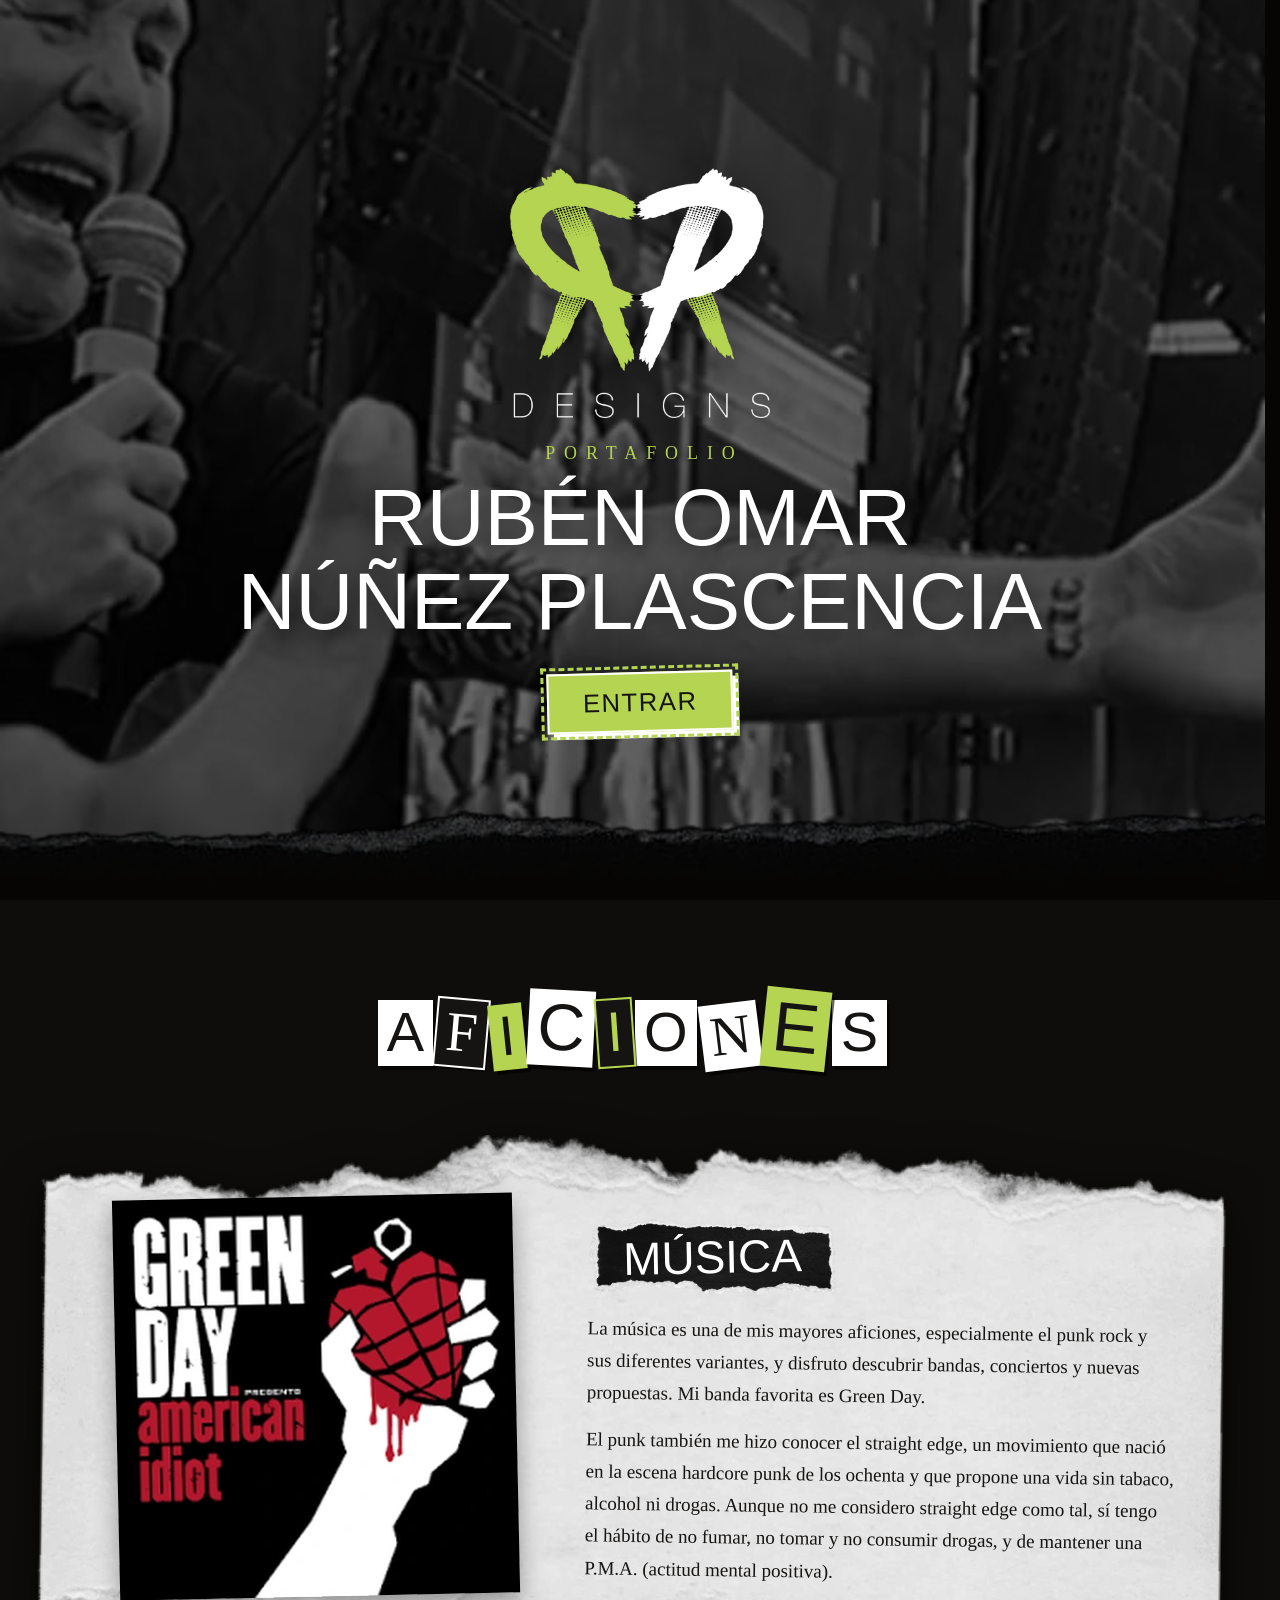
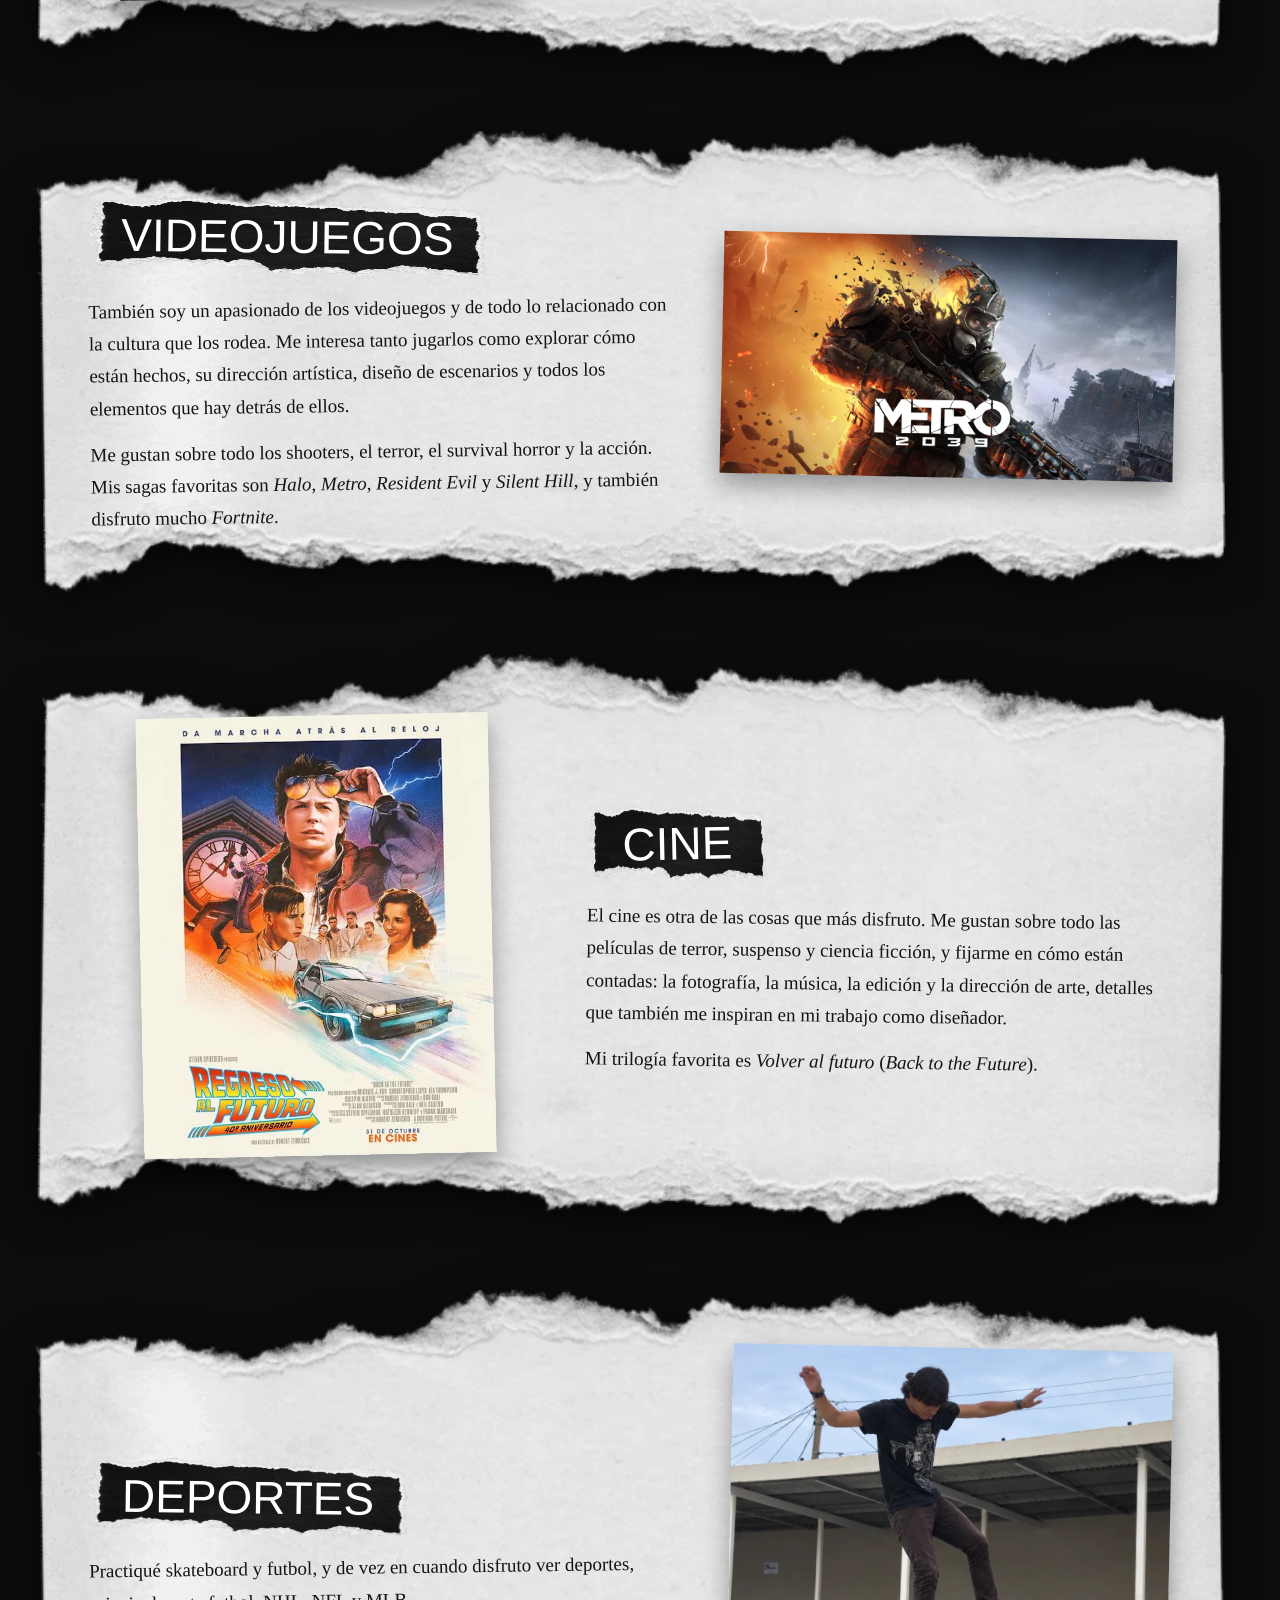
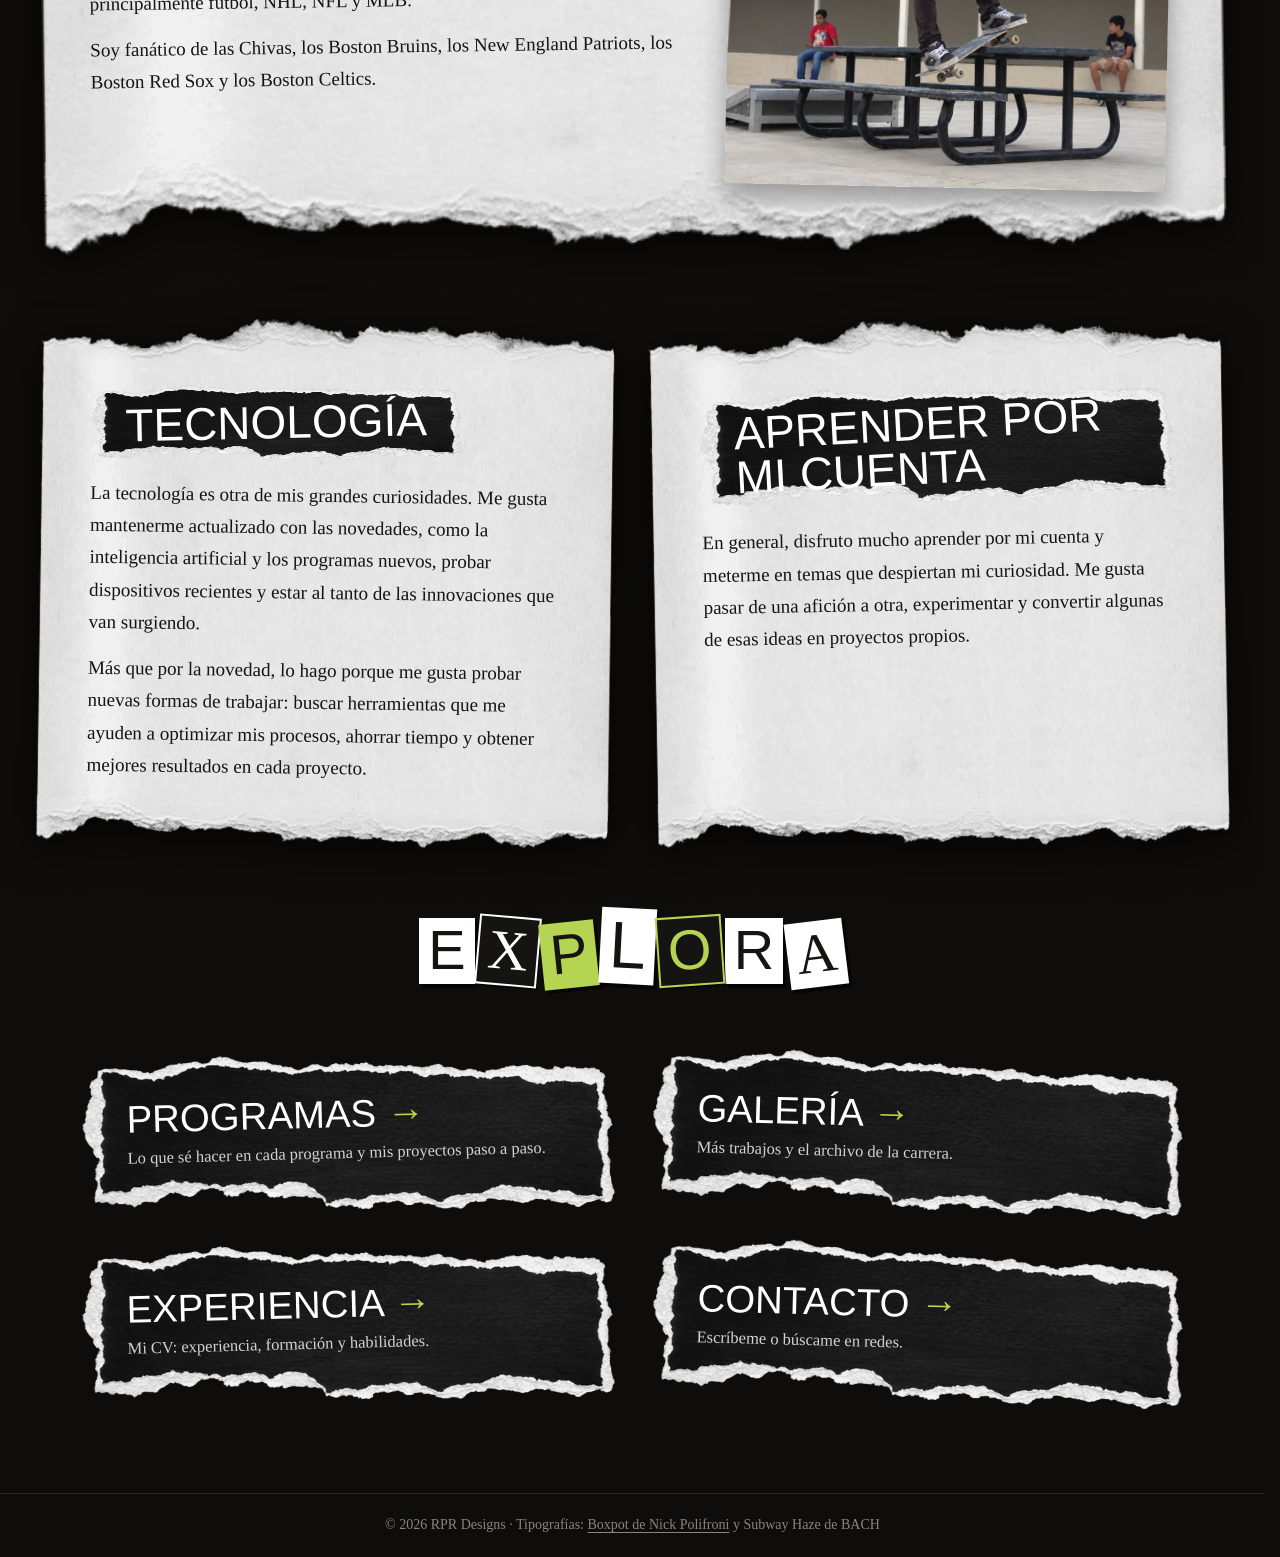
==== index.html @ 479003fd "Add files via upload" ====
<!DOCTYPE html>
<html lang="es">
<head>
<meta charset="utf-8">
<meta name="viewport" content="width=device-width, initial-scale=1, viewport-fit=cover">
<title>RPR Designs — Diseño, video, 3D y web</title>
<link rel="icon" href="media/rpr-designs-sm.png?v=2">
<meta name="description" content="RPR Designs, portafolio de diseño gráfico: música, videojuegos, cine y tecnología, y el trabajo que sale de ahí.">
<!-- fuentes propias (fonts/): se piden desde el inicio para que no tarden -->
<link rel="preload" href="fonts/boxpot1.ttf" as="font" type="font/ttf" crossorigin>
<link rel="preload" href="fonts/Subway_Haze_1.1.ttf" as="font" type="font/ttf" crossorigin>
<link rel="stylesheet" href="style.css?v=20261011c">
<link rel="stylesheet" href="inicio.css?v=20261011t">
<!-- Bienvenida (ver intro.js): sale al entrar directo al sitio y al recargar; se salta al llegar desde otra página del portafolio o con atrás/adelante -->
<script>try{var r=document.referrer,n=performance.getEntriesByType('navigation')[0],t=n?n.type:'navigate';if(t==='reload'||(t==='navigate'&&(!r||new URL(r).origin!==location.origin||location.protocol==='file:')))document.documentElement.classList.add('intro')}catch(e){document.documentElement.classList.add('intro')}</script>
</head>
<body class="zine">
<!-- Bienvenida: velo negro sobre el video en B/N, logo, nombre y botón Entrar -->
<div class="intro-pant" id="intro" role="dialog" aria-modal="true" aria-labelledby="intro-nombre">
  <div class="intro-velo"></div>
  <div class="intro-in">
    <img class="intro-logo" src="media/rpr-designs.png?v=2" alt="RPR Designs">
    <div class="intro-txt">
      <p class="intro-k">Portafolio</p>
      <h2 class="intro-nombre" id="intro-nombre"><span>Rubén Omar</span> <span>Núñez Plascencia</span></h2>
      <button class="intro-btn" type="button" autofocus>Entrar</button>
    </div>
  </div>
</div>
<nav><div class="wrap"><a class="me" href="index.html"><img src="media/rpr-designs-sm.png?v=2" alt="RPR Designs" width="40" height="38"></a><button class="menu-btn" type="button" aria-expanded="false" aria-controls="menu" aria-label="Abrir menú"><span></span><span></span><span></span></button><div class="menu" id="menu"><a href="index.html" aria-current="page">Inicio</a><a href="programas.html">Programas</a><a href="galeria.html">Galería</a><a href="experiencia.html">Experiencia</a><a href="contacto.html">Contacto</a></div></div></nav>

<!-- Portada: el video (original a color, en loop sin sonido) ocupa la pantalla con Sobre mí encima.
     Al bajar, el resto del contenido va sobre el fondo negro. -->
<section class="yo-hero">
  <video class="hero-video" src="media/fondo.mp4?v=20261011" poster="media/fondo-video.jpg?v=20261011" autoplay muted loop playsinline preload="auto" aria-hidden="true"></video>
  <div class="yo-hero-in">
  <header class="yo-head">
    <h1 class="ransom" aria-label="Sobre mí"><span>S</span><span>O</span><span>B</span><span>R</span><span>E</span><span class="sp"></span><span>M</span><span>Í</span></h1>
    <!-- Una sola hoja rota con tu foto (media/romar-warpedtour.jpeg) y tu descripción -->
    <div class="hoja yo-sobre">
      <figure class="foto yo-foto"><img src="media/romar-warpedtour.jpeg?v=20261011" alt="Yo en el Warped Tour, Ciudad de México"><figcaption>Warped Tour, CDMX</figcaption></figure>
      <div class="texto yo-intro">
      <p class="lead">Me considero una persona curiosa, creativa e independiente. Me gusta aprender, entender cómo funcionan las cosas y no quedarme con la primera respuesta cuando algo realmente me interesa. Se me facilita aprender por mi cuenta; soy bastante autodidacta y disfruto investigar, experimentar y aprender haciendo.</p>
      <p>Me interesan mucho el diseño, la música, los videojuegos y la tecnología, pero también me gusta crear mis propios proyectos y explorar cosas nuevas. Soy bastante directo y tengo gustos muy definidos; cuando algo no me convence, prefiero seguir buscando hasta encontrar algo que realmente me guste. También me gusta mejorar constantemente y aprender nuevas habilidades, aunque a veces puedo ser demasiado detallista o darle muchas vueltas a las cosas.</p>
      </div>
    </div>
  </header>
  </div>
</section>

<main class="yo">
  <h2 class="ransom yo-sep" aria-label="Aficiones"><span>A</span><span>F</span><span>I</span><span>C</span><span>I</span><span>O</span><span>N</span><span>E</span><span>S</span></h2>

  <!-- Cada afición con su miniatura (media/sobre-mi/*.webp), tal cual, sin marco -->
  <section class="yo-row"><div class="hoja">
    <figure class="foto"><img src="media/sobre-mi/musica.webp" alt="Portada de American Idiot de Green Day" loading="lazy"></figure>
    <div class="texto"><h3>Música</h3><p>La música es una de mis mayores aficiones, especialmente el punk rock y sus diferentes variantes, y disfruto descubrir bandas, conciertos y nuevas propuestas. Mi banda favorita es Green Day.</p>
      <p>El punk también me hizo conocer el straight edge, un movimiento que nació en la escena hardcore punk de los ochenta y que propone una vida sin tabaco, alcohol ni drogas. Aunque no me considero straight edge como tal, sí tengo el hábito de no fumar, no tomar y no consumir drogas, y de mantener una P.M.A. (actitud mental positiva).</p></div>
  </div></section>
  <section class="yo-row"><div class="hoja">
    <figure class="foto"><img src="media/sobre-mi/videojuegos.webp" alt="Arte de Metro" loading="lazy"></figure>
    <div class="texto"><h3>Videojuegos</h3><p>También soy un apasionado de los videojuegos y de todo lo relacionado con la cultura que los rodea. Me interesa tanto jugarlos como explorar cómo están hechos, su dirección artística, diseño de escenarios y todos los elementos que hay detrás de ellos.</p>
      <p>Me gustan sobre todo los shooters, el terror, el survival horror y la acción. Mis sagas favoritas son <em>Halo</em>, <em>Metro</em>, <em>Resident Evil</em> y <em>Silent Hill</em>, y también disfruto mucho <em>Fortnite</em>.</p></div>
  </div></section>
  <section class="yo-row"><div class="hoja">
    <figure class="foto"><img src="media/sobre-mi/cine.webp" alt="Póster de Regreso al futuro" loading="lazy"></figure>
    <div class="texto"><h3>Cine</h3><p>El cine es otra de las cosas que más disfruto. Me gustan sobre todo las películas de terror, suspenso y ciencia ficción, y fijarme en cómo están contadas: la fotografía, la música, la edición y la dirección de arte, detalles que también me inspiran en mi trabajo como diseñador.</p>
      <p>Mi trilogía favorita es <em>Volver al futuro</em> (<em>Back to the Future</em>).</p></div>
  </div></section>
  <section class="yo-row"><div class="hoja">
    <figure class="foto"><img src="media/sobre-mi/deportes.webp" alt="Yo en patineta" loading="lazy"></figure>
    <div class="texto"><h3>Deportes</h3><p>Practiqué skateboard y futbol, y de vez en cuando disfruto ver deportes, principalmente futbol, NHL, NFL y MLB.</p>
      <p>Soy fanático de las Chivas, los Boston Bruins, los New England Patriots, los Boston Red Sox y los Boston Celtics.</p></div>
  </div></section>
  <!-- Tecnología y Aprender por mi cuenta: solo texto, lado a lado en la misma fila -->
  <section class="yo-row yo-duo">
    <div class="hoja solo"><div class="texto"><h3>Tecnología</h3><p>La tecnología es otra de mis grandes curiosidades. Me gusta mantenerme actualizado con las novedades, como la inteligencia artificial y los programas nuevos, probar dispositivos recientes y estar al tanto de las innovaciones que van surgiendo.</p>
      <p>Más que por la novedad, lo hago porque me gusta probar nuevas formas de trabajar: buscar herramientas que me ayuden a optimizar mis procesos, ahorrar tiempo y obtener mejores resultados en cada proyecto.</p></div></div>
    <div class="hoja solo"><div class="texto"><h3>Aprender por mi cuenta</h3><p>En general, disfruto mucho aprender por mi cuenta y meterme en temas que despiertan mi curiosidad. Me gusta pasar de una afición a otra, experimentar y convertir algunas de esas ideas en proyectos propios.</p></div></div>
  </section>

  <!-- Al final: botones a las demás páginas, para no tener que subir al menú -->
  <section class="yo-fin">
    <h2 class="ransom yo-sep" aria-label="Explora"><span>E</span><span>X</span><span>P</span><span>L</span><span>O</span><span>R</span><span>A</span></h2>
    <div class="yo-pags">
      <a href="programas.html"><b>Programas</b><span>Lo que sé hacer en cada programa y mis proyectos paso a paso.</span></a>
      <a href="galeria.html"><b>Galería</b><span>Más trabajos y el archivo de la carrera.</span></a>
      <a href="experiencia.html"><b>Experiencia</b><span>Mi CV: experiencia, formación y habilidades.</span></a>
      <a href="contacto.html"><b>Contacto</b><span>Escríbeme o búscame en redes.</span></a>
    </div>
  </section>
</main>
<footer class="yo-pie"><div class="wrap">© 2026 RPR Designs · Tipografías: <a href="https://www.nickpolifroni.com" target="_blank" rel="noopener">Boxpot de Nick Polifroni</a> y Subway Haze de BACH</div></footer>
<script src="nav.js?v=20261011"></script>
<script src="intro.js?v=20261011"></script>
</body>
</html>
---- style.css ----
/* style.css — base del sitio: nav, pie y la estética GRUNGE (Inicio, Sobre mí, Contacto).
   Trabajo (trabajo.css) y Experiencia (experiencia.css) tienen identidad propia encima de esta base. */
:root{
  --bg:#0B0B0B;--ink:#ECECEC;--paper:#161616;--mute:#9C9C9C;--acid:#95D600;--line:#ECECEC;color-scheme:dark;
  --grain:url("data:image/svg+xml,%3Csvg xmlns='http://www.w3.org/2000/svg' width='220' height='220'%3E%3Cfilter id='n'%3E%3CfeTurbulence type='fractalNoise' baseFrequency='.85' numOctaves='2'/%3E%3CfeColorMatrix values='0 0 0 0 1 0 0 0 0 1 0 0 0 0 1 0 0 0 .55 0'/%3E%3C/filter%3E%3Crect width='100%25' height='100%25' filter='url(%23n)'/%3E%3C/svg%3E");
}
/* Boxpot (fonts/, Nick Polifroni, con permiso del autor): títulos de Inicio y menú de Inicio y Contacto */
@font-face{font-family:"Boxpot";src:url("fonts/boxpot1.ttf") format("truetype");font-display:swap}
*{box-sizing:border-box}
html{scroll-behavior:smooth;scrollbar-gutter:stable} /* reserva el espacio del scroll: la barra no se mueve entre páginas con y sin scroll */
body{margin:0;background:var(--bg);color:var(--ink);font:400 17px/1.65 "Special Elite","Courier New",monospace;position:relative;padding-bottom:env(safe-area-inset-bottom,0px)}
body.grunge::after{content:"";position:fixed;inset:0;background:var(--grain);opacity:.09;pointer-events:none;z-index:9}
h1,h2,h3{font-family:"Rubik Dirt","Impact",sans-serif;font-weight:400;margin:0;line-height:.95}
a{color:inherit}
img{max-width:100%}
:focus-visible{outline:3px dashed var(--acid);outline-offset:3px}
.wrap{max-width:1080px;margin:0 auto;padding:0 24px}

/* ── Nav compartido ──
   LAYOUT igual en todas las páginas (el de Inicio): alto fijo --nav-h, ancho 1320 px, logo a la izquierda, enlaces a la derecha,
   raya inferior de 2 px (blanca en páginas oscuras, negra en Experiencia).
   Cada página solo cambia el DISEÑO (colores, letra, subrayado, borde); no tocar alto/ancho/padding en sus CSS. */
:root{--nav-h:60px}
nav{position:sticky;top:0;z-index:20;background:#000;border-bottom:2px solid var(--ink);padding-top:env(safe-area-inset-top,0px);
  box-sizing:border-box;height:calc(var(--nav-h) + env(safe-area-inset-top,0px))} /* el borde va DENTRO del alto: mide igual con borde de 1, 2 o 3 px */
nav .wrap{display:flex;gap:22px;align-items:center;height:100%;max-width:1320px;padding:0 clamp(16px,3vw,40px);overflow-x:auto;scrollbar-width:none}
nav .wrap::-webkit-scrollbar{display:none}
nav a{text-decoration:none;white-space:nowrap;font:400 15px/1 "Special Elite","Courier New",monospace}
nav a,.arcade nav a,.formal nav a,.zine nav a{font-size:15px} /* mismo tamaño en todas: cada una conserva su letra */
nav a.me{font:400 20px/1 "Rubik Dirt","Impact",sans-serif;color:var(--acid);margin-right:auto}
nav a.me{flex:none}
nav a.me img{display:block;height:34px;width:auto}
nav a[aria-current="page"]{color:var(--acid);text-decoration:underline wavy}
@media (hover:hover){nav a:hover{color:var(--acid)}}
/* enlaces en .menu; en escritorio van en línea y el botón ☰ (.menu-btn, ver nav.js) no se ve */
nav .menu{display:flex;gap:22px;align-items:center}
.menu-btn{display:none}
/* celular: botón ☰ a la derecha y los enlaces en un panel que baja debajo del nav (mismo fondo y raya que el nav de cada página) */
@media (max-width:720px){
  nav .wrap{overflow:visible;background:inherit}
  .menu-btn{display:block;position:relative;flex:none;width:44px;height:44px;margin-right:-10px;padding:0;
    background:none;border:0;color:inherit;cursor:pointer}
  /* 3 rayas centradas; al abrir, la de arriba y la de abajo giran sobre el centro y forman una ✕ */
  .menu-btn span{position:absolute;left:10px;right:10px;top:50%;height:2px;margin-top:-1px;background:currentColor;transition:transform .2s,opacity .2s}
  .menu-btn span:nth-child(1){transform:translateY(-7px)}
  .menu-btn span:nth-child(3){transform:translateY(7px)}
  nav.open .menu-btn span:nth-child(1){transform:rotate(45deg)}
  nav.open .menu-btn span:nth-child(2){opacity:0}
  nav.open .menu-btn span:nth-child(3){transform:rotate(-45deg)}
  nav .menu{display:none;position:absolute;left:0;right:0;top:100%;flex-direction:column;align-items:stretch;gap:0;
    padding:4px clamp(16px,3vw,40px) 10px;background:inherit;backdrop-filter:blur(8px);-webkit-backdrop-filter:blur(8px);
    border-bottom:2px solid currentColor;max-height:calc(100svh - var(--nav-h));overflow-y:auto}
  nav.open .menu{display:flex}
  nav .menu a,.arcade nav .menu a,.formal nav .menu a,.zine nav .menu a{font-size:19px;padding:15px 0;border-top:1px solid rgba(128,128,128,.3)}
  nav .menu a:first-child{border-top:0}
}
footer{border-top:3px solid var(--ink);padding:18px 0;color:var(--mute);font-size:14px}

/* ── Grunge ── */
.grunge section{padding:72px 0 0}
.grunge h2{font-size:clamp(40px,7vw,68px);margin-bottom:32px;transform:rotate(-1.5deg);display:inline-block;background:var(--acid);color:#0B0B0B;padding:6px 16px}
.page{padding-bottom:88px}
.hero{padding:64px 0 88px;position:relative;overflow:hidden}
.hero h1{font-size:clamp(56px,13vw,160px);letter-spacing:-.02em;transform:rotate(-2deg);transition:text-shadow .15s}
@media (hover:hover){.hero h1:hover{text-shadow:5px 0 var(--acid),-5px 0 #fff;animation:jit .25s steps(2) infinite}}
@keyframes jit{50%{transform:rotate(-2deg) translate(3px,-2px)}}
.tape{display:inline-block;background:var(--acid);color:#0B0B0B;padding:6px 14px;transform:rotate(1.5deg);font-size:19px}
.hero p{max-width:46ch;margin:28px 0}
.jump{display:flex;flex-wrap:wrap;gap:14px}
.btn{display:inline-block;background:var(--acid);color:#0B0B0B;padding:12px 22px;text-decoration:none;border:2px solid var(--ink);box-shadow:5px 5px 0 var(--ink);font:inherit;cursor:pointer;transition:transform .12s,box-shadow .12s}
.btn.alt{background:var(--paper);color:var(--ink)}
@media (hover:hover){.btn:hover{transform:translate(3px,3px);box-shadow:2px 2px 0 var(--ink)}}
.btn:active{transform:translate(3px,3px);box-shadow:2px 2px 0 var(--ink)}

/* papel roto */
.torn{background:var(--paper);padding:32px;clip-path:polygon(0 3%,6% 0,14% 2%,25% 0,37% 3%,50% 0,63% 2%,77% 0,88% 3%,100% 0,100% 97%,92% 100%,80% 98%,66% 100%,52% 97%,38% 100%,24% 98%,10% 100%,0 97%)}
.about{display:grid;grid-template-columns:1.5fr 1fr;gap:32px;align-items:start}
.about p{margin:0 0 16px}
.about p:last-child{margin:0}
.facts{list-style:none;margin:0;padding:0}
.facts li{border-bottom:2px dashed var(--line);padding:10px 0;display:flex;justify-content:space-between;gap:12px}
.facts span{color:var(--mute)}

/* hobbies: calcomanías pegadas chuecas */
.stickers{display:grid;grid-template-columns:repeat(auto-fit,minmax(210px,1fr));gap:30px;margin:8px 0 56px}
.sticker{position:relative;background:var(--paper);border:2px solid var(--ink);padding:26px 22px 22px;box-shadow:7px 7px 0 var(--acid)}
.sticker:nth-child(1){transform:rotate(-2deg)}.sticker:nth-child(2){transform:rotate(1.5deg)}.sticker:nth-child(3){transform:rotate(-1deg)}.sticker:nth-child(4){transform:rotate(2deg)}
.sticker::before{content:"";position:absolute;top:-12px;left:50%;width:84px;height:24px;margin-left:-42px;background:rgba(236,236,236,.75);transform:rotate(-4deg)}
.sticker .ico{font:400 46px/1 "Rubik Dirt",sans-serif;color:var(--acid);display:block;margin-bottom:10px}
.sticker h3{font-size:30px;margin-bottom:8px}
.sticker p{margin:0;color:#cfcfcf;font-size:16px}
.quote{font:400 clamp(26px,4.5vw,44px)/1.1 "Rubik Dirt",sans-serif;max-width:22ch;transform:rotate(-1deg);margin:8px 0 0}
.quote b{background:var(--acid);color:#0B0B0B;font-weight:400;padding:0 8px}

/* línea de tiempo grunge (formación en Sobre mí) */
.tl{border-left:4px solid var(--ink);padding-left:26px}
.tl article{margin-bottom:26px;position:relative}
.tl article::before{content:"✕";position:absolute;left:-40px;top:-2px;color:var(--acid);font-size:22px;background:var(--bg)}
.tl time{color:var(--mute)}
.tl h3{font-size:28px}
.tl p{margin:4px 0 0;max-width:60ch}

/* contacto */
/* correo: la letra se ajusta al ancho de la pantalla para que quepa en un solo renglón */
.big{display:inline-block;font:400 clamp(18px,5vw,54px)/1 "Rubik Dirt",sans-serif;text-decoration:none;background:var(--acid);color:#0B0B0B;padding:12px 18px;transform:rotate(-1deg);overflow-wrap:anywhere}
@media (hover:hover){.big:hover{background:var(--ink)}}
.grunge nav a{font-family:"Boxpot","Impact",sans-serif;font-size:19px;letter-spacing:.02em} /* botones del menú de Contacto en Boxpot */
.links{display:flex;flex-wrap:wrap;gap:18px;margin-top:26px}

@media (max-width:720px){.about{grid-template-columns:1fr}.torn{padding:26px 20px}
  .big{padding:12px 14px}}
@media (prefers-reduced-motion:reduce){*{transition:none!important;animation:none!important;scroll-behavior:auto!important}}
---- inicio.css ----
/* inicio.css — Inicio: selector de habilidades estilo juego de peleas + proyectos paso a paso.
   --c = color del programa elegido (lo cambia inicio.js); --p1 = verde de acento del sitio (marco del programa elegido). */
body.arcade{--bg:#07070A;--bg2:#101016;--w:#F4F4F0;--dim:#8D8D96;--p1:#C4FF2E;--c:#31A8FF;
  background:var(--bg);color:var(--w);font:400 17px/1.6 "Barlow",system-ui,sans-serif;overflow-x:hidden}
.arcade nav{background:rgba(7,7,10,.85);backdrop-filter:blur(8px);-webkit-backdrop-filter:blur(8px);border-bottom:2px solid var(--w)}
.arcade nav a{font:700 15px/1 "Barlow Condensed",sans-serif;letter-spacing:.08em;text-transform:uppercase;color:var(--dim)}
.arcade nav a.me{font:400 22px/1 "Anton",sans-serif;color:var(--c);letter-spacing:.02em;transition:color .3s}
.arcade nav a[aria-current="page"]{color:var(--w);text-decoration:none;box-shadow:inset 0 -2px 0 var(--c)}
@media (hover:hover){.arcade nav a:hover{color:var(--w)}}
.arcade footer{border-top:1px solid #22222A;color:var(--dim)}
.cond{font-family:"Barlow Condensed",sans-serif;font-weight:700;text-transform:uppercase;letter-spacing:.1em}

/* ══ VISTAS: Habilidades | Proyectos (el menú de arriba las alterna; cada una ocupa la pantalla) ══ */
.view{height:calc(100svh - var(--nav-h));min-height:560px}
/* programa con proyectos: la portada es más baja para que asome el inicio de los proyectos debajo */
.select.has-more{height:calc(100svh - var(--nav-h) - 150px)}

/* ══ SELECTOR (pantalla de selección de personaje) ══
   Fondo = la muestra (imagen o video) · al centro, el logo del programa en grande (el "personaje")
   · a la derecha un solo panel (.panel): arriba logo + título + botón (.side), abajo la ficha (.card) · abajo la fila de programas.
   --c = color de la muestra visible (si no trae uno, el del programa). */
.select{position:relative;isolation:isolate;overflow:hidden;padding:24px clamp(16px,3vw,44px) 16px;
  display:grid;grid-template-columns:1fr minmax(240px,21%);grid-template-rows:1fr auto;gap:16px clamp(16px,2.5vw,36px)}
.panel{grid-column:2;grid-row:1;align-self:center;max-height:100%;overflow:auto;scrollbar-width:none;display:flex;flex-direction:column;gap:12px}
.panel::-webkit-scrollbar{display:none}
.select .bg{position:absolute;inset:0;z-index:-2;background:#000}
.select .bg>img,.select .bg>video,.select .bg>.ba,.select .bg>iframe{position:absolute;inset:0;width:100%;height:100%;border:0;display:block}
.select .bg iframe{background:#000}
/* toda imagen o video de muestra: completo (ajustado al máximo de alto o ancho), con la misma imagen difuminada detrás */
.select .bg>.vfit{position:absolute;inset:0;overflow:hidden}
.vblur{position:absolute;inset:-60px;background:center/cover no-repeat;filter:blur(40px) brightness(.55) saturate(1.2)}
.select .bg .vfit>:is(img,video){position:absolute;inset:0;width:100%;height:100%;object-fit:contain}
.select .bg .ba{overflow:hidden}
.lfit .lbox.plain iframe{width:100%;height:100%}
/* página en vivo (visor 3D, juego): completa en un recuadro 16:9 entre la columna de programas y la ficha */
.select .bg>.lfit{position:absolute;inset:0;overflow:hidden;display:grid;place-items:center;container-type:size;
  padding:24px calc(max(240px,21%) + clamp(32px,5vw,80px)) 24px clamp(190px,15vw,230px)}
.lfit .lbox{position:relative;z-index:1;width:min(100cqw,100cqh * var(--ar,1.7778));aspect-ratio:var(--ar,1.7778);overflow:hidden}
/* la página se carga al tamaño de su iframe en industriasduenas.com (fit.w × fit.h) y inicio.js la reduce a escala */
.lfit .lbox iframe{position:absolute;left:0;top:0;border:0;background:#000;transform-origin:0 0}
/* marco del visor 3D, igual que en industriasduenas.com/alumax/ */
.lfit .lbox.garage{border:3px solid #fff;border-radius:30px;background:#111;box-sizing:border-box}
/* muestra con fondo sólido (juego, visor): sin el velo oscuro, y textos sobre panel oscuro para que se lean */
.select.solid::after{opacity:0}
.select.solid .card{background:rgba(4,8,12,.9)}
/* fondo claro: textos directos sobre el fondo en negro (la ficha conserva su tarjeta oscura) */
.select.light :is(.scap,.sdesc,.side .credit,.slink,.slot .nm){color:#000;text-shadow:none}
.select.light .slink{text-decoration-color:#000}
.select.light .roster.on-page .slot .nm{color:var(--w)} /* ya bajaste a los proyectos (fondo oscuro): nombres en blanco */
.select.viewing .bg>.lfit{padding:16px}
@media (max-width:900px){.select .bg>.lfit{padding:12px}}
.select .bg img,.select .bg video{object-fit:cover}
/* velo: oscurece los costados (texto) y abajo (fila), y tiñe todo con el color de la muestra */
.select::after{content:"";position:absolute;inset:0;z-index:-1;pointer-events:none;transition:opacity .3s,background .4s;
  background:linear-gradient(90deg,rgba(0,0,0,.36),transparent 32%,transparent 62%,rgba(0,0,0,.39)),
    linear-gradient(transparent 58%,rgba(0,0,0,.46))
}
.ba-l{position:absolute;inset:0;overflow:hidden;transition:opacity .6s}
.ba-l.after{opacity:0}
.ba.show-after .ba-l.after{opacity:1}
.select .bg .ba-l img{position:absolute;inset:0;width:100%;height:100%;object-fit:contain}
.ba-tabs{display:none;position:absolute;top:14px;left:50%;transform:translateX(-50%);gap:4px;background:#000;padding:4px;z-index:1}
.ba-tabs button{border:0;background:#2A2A33;color:#fff;font:800 13px/1 "Barlow Condensed",sans-serif;text-transform:uppercase;letter-spacing:.06em;padding:7px 11px;cursor:pointer}
.ba-tabs button[aria-pressed="true"]{background:var(--c);color:#000}

/* logo del programa: a la izquierda, junto al texto (el centro queda libre para la muestra) */
.plogo{width:clamp(42px,4.5vw,64px);aspect-ratio:1;display:block;filter:drop-shadow(0 10px 18px rgba(0,0,0,.7))}

.side{display:flex;flex-direction:column;align-items:flex-start;gap:7px;transition:opacity .3s}
.side .kicker{margin:0;color:var(--c);font-size:12px}
.scap{margin:0;font:400 clamp(15px,1.3vw,20px)/1.1 "Anton",sans-serif;text-transform:uppercase;text-shadow:0 2px 12px rgba(0,0,0,.8)}
.ver{border:0;background:var(--c);color:#000;cursor:pointer;padding:6px 9px;font:800 12px/1 "Barlow Condensed",sans-serif;text-transform:uppercase;letter-spacing:.06em}
@media (hover:hover){.ver:hover{background:var(--w)}}
/* pausa y sonido: al centro, en el borde inferior de la muestra */
.vctl{position:absolute;left:50%;bottom:18px;transform:translateX(-50%);z-index:3;display:flex;gap:8px}
.vctl .ver{padding:9px 14px;font-size:14px;box-shadow:0 6px 20px rgba(0,0,0,.45)}
@media (max-width:900px){.vctl{position:static;transform:none;order:1}} /* celular: debajo del título de la muestra */
.vctl[hidden]{display:none}
.snav{display:flex;align-items:center;gap:6px}
.snav[hidden]{display:none}
.snav button{width:36px;height:32px;border:1px solid rgba(255,255,255,.3);background:rgba(0,0,0,.5);color:#fff;font:400 22px/1 "Anton",sans-serif;cursor:pointer}
.snav span{color:#CFCFD6;font:700 14px/1 "Barlow Condensed",sans-serif;min-width:40px;text-align:center}
.side .credit{margin:0;font-size:12px;color:#B9B9C2;max-width:34ch}
.side .credit[hidden],.slink[hidden]{display:none}
.slink{color:var(--w);font:700 14px/1.3 "Barlow Condensed",sans-serif;text-transform:uppercase;letter-spacing:.06em;text-decoration:underline;text-decoration-color:var(--c);text-underline-offset:4px}

/* ficha (como el panel de estadísticas del juego) */
.card{flex:none;transition:opacity .3s;
  background:rgba(4,8,12,.6);backdrop-filter:blur(8px);-webkit-backdrop-filter:blur(8px);border:1px solid rgba(255,255,255,.14)}
.card::-webkit-scrollbar{display:none}
.card h2{font:400 clamp(15px,1.3vw,20px)/1 "Anton",sans-serif;text-transform:uppercase;margin:0;padding:7px 9px;border-bottom:1px solid rgba(255,255,255,.14)}
.card .tagline{margin:0;padding:6px 9px;color:#DADAE0;font-size:13px;line-height:1.45;border-bottom:1px solid rgba(255,255,255,.14)}
.moves{list-style:none;margin:0;padding:0}
/* nivel (barra tipo videojuego), subtítulos de la ficha y descripción de la muestra */
.level{display:flex;align-items:center;gap:8px;padding:7px 9px;border-bottom:1px solid rgba(255,255,255,.14)}
.lv-t,.lv-n{font:800 12px/1 "Barlow Condensed",sans-serif;text-transform:uppercase;letter-spacing:.06em}
.lv-t{color:#C2C2CA}.lv-n{color:var(--c)}
.lv-bar{flex:1;display:flex;gap:2px}
.lv-bar i{flex:1;height:9px;background:rgba(255,255,255,.14);transform:skewX(-18deg)}
.lv-bar i.on{background:var(--c);box-shadow:0 0 6px var(--c)}
.sub-t{margin:0;padding:7px 9px 0;font:800 11px/1 "Barlow Condensed",sans-serif;text-transform:uppercase;letter-spacing:.1em;color:#8E8E99}
.card .sub-t+.tagline{border-bottom:1px solid rgba(255,255,255,.14)}
.sdesc{margin:0;max-width:34ch;font-size:13px;line-height:1.45;color:#E4E4EA;text-shadow:0 1px 8px rgba(0,0,0,.9)}
.sdesc:empty{display:none}
.moves li{padding:5px 9px;border-bottom:1px solid rgba(255,255,255,.08)}
.moves li:last-child{border-bottom:0}
.moves .combo{display:none}
.moves b{display:block;font:800 13px/1.2 "Barlow Condensed",sans-serif;text-transform:uppercase;letter-spacing:.03em;color:var(--c)}
.moves span{display:block;color:#C2C2CA;font-size:12px;line-height:1.35}

/* fila de programas: el elegido a color, los demás en gris (como en los juegos) */
.roster{grid-column:1 / -1;grid-row:2;display:flex;justify-content:center;gap:8px;flex-wrap:wrap;transition:opacity .3s}
.slot{width:76px;padding:6px 0 8px;border:0;background:none;cursor:pointer;display:flex;flex-direction:column;align-items:center;gap:6px;
  filter:grayscale(1);opacity:.45;transition:filter .2s,opacity .2s,transform .2s;border-bottom:3px solid transparent}
.slot .in{display:contents}
.slot .mini{width:44px;height:44px}
.slot .nm{font:800 12px/1 "Barlow Condensed",sans-serif;text-transform:uppercase;letter-spacing:.04em;color:var(--w)}
.slot[aria-selected="true"]{filter:none;opacity:1;transform:translateY(-4px);border-color:var(--c)}
.slot .mini{transition:transform .2s}
@media (hover:hover){.slot:hover{opacity:.85}.slot:hover .mini{transform:scale(1.18)}}
/* escritorio: la fila de programas pasa a una columna vertical a la izquierda */
@media (min-width:901px){
  /* la columna de programas es flotante: se queda fija a la izquierda aunque bajes a los proyectos */
  :root{--rw:clamp(170px,13vw,200px)}
  .select{grid-template-columns:var(--rw) 1fr minmax(240px,21%);grid-template-rows:1fr}
  .panel{grid-column:3}
  .roster{position:fixed;z-index:20;left:clamp(16px,3vw,44px);top:calc(var(--nav-h) + (100svh - var(--nav-h)) / 2);transform:translateY(-50%);
    flex-direction:column;flex-wrap:nowrap;justify-content:center;max-height:calc(100svh - var(--nav-h) - 24px);overflow-y:auto;scrollbar-width:none;gap:2px}
  .pjp.pg-info{padding-left:calc(var(--rw) + clamp(32px,4vw,60px));max-width:calc(1300px + var(--rw))}
  .roster::-webkit-scrollbar{display:none}
  .slot{flex-direction:row;width:auto;padding:5px 12px 5px 8px;gap:10px;border-bottom:0;border-left:3px solid transparent}
  .slot .mini{width:38px;height:38px}
  .slot .nm{font-size:13px}
  .slot[aria-selected="true"]{transform:translateX(4px)}
}

/* "Ver": la muestra al frente, completa y sin velo; lo demás se oculta */
.close{display:none;position:absolute;top:14px;right:14px;z-index:3;border:0;background:#000;color:#fff;cursor:pointer;padding:10px 14px;font:800 15px/1 "Barlow Condensed",sans-serif;text-transform:uppercase;letter-spacing:.06em}
.select.viewing .close{display:block}
.select.viewing::after{opacity:0}
.select.viewing .bg{z-index:2}
.select.viewing .bg img,.select.viewing .bg video{object-fit:contain;filter:none;transform:none}
.select.viewing .ba-tabs{display:flex}
.select.viewing .bg iframe{z-index:1;background:#fff}
.select.viewing :is(.panel,.roster){opacity:0;pointer-events:none}

/* logos de los programas (tiles) */
.tile{width:100%;height:100%;display:block}

/* ══ PROYECTOS (proyectos.html): pestañas arriba; el proyecto elegido completo, sin slider ══
   --c = color del proyecto activo (lo pone inicio.js). */
.pjp{max-width:1300px;margin:0 auto;padding:22px clamp(16px,3vw,40px) 60px}
/* Programas: proyectos debajo de la portada de cada programa */
.pg-info{padding-top:26px}
.pg-k{margin:0;color:var(--c);font-size:13px}
.pg-info .pj-one+.pj-one{margin-top:70px;padding-top:10px;border-top:1px solid #22222A}
.pj-head{margin:30px 0 34px;max-width:900px}
.pj-head .kicker{margin:0;color:var(--c)}
.pj-head h2{font:400 clamp(40px,6vw,80px)/.95 "Anton",sans-serif;text-transform:uppercase;margin:6px 0 14px}
.pj-sum{margin:0;color:#C9C9D2;font-size:18px;line-height:1.55;max-width:65ch}
.pj-meta{display:flex;flex-wrap:wrap;align-items:center;gap:12px 30px;margin-top:18px}
.pj-tools{display:flex;gap:6px}
.pj-tools span{width:34px;height:34px;display:block}
.pj-stats{display:flex;gap:26px}
.pj-stats b{display:block;font:400 30px/1 "Anton",sans-serif;color:var(--c)}
.pj-stats span{font-size:13px;color:var(--dim)}
.pj-links{display:flex;flex-wrap:wrap;gap:8px;margin-top:18px}
.pj-links:empty{display:none}
.pj-links a{background:var(--c);color:#000;text-decoration:none;font:800 15px/1 "Barlow Condensed",sans-serif;text-transform:uppercase;letter-spacing:.04em;padding:11px 15px}
/* pasos: cada uno con su imagen o video a un lado (se alternan) */
.pj-steps{list-style:none;margin:0;padding:0;display:grid;gap:40px}
.pj-st{display:grid;grid-template-columns:1.4fr 1fr;gap:clamp(20px,3vw,44px);align-items:center}
.pj-st:nth-child(even) .frame{order:2}
.pj-st.solo{grid-template-columns:1fr;max-width:760px}
.pj-st .txt{border-left:4px solid var(--c);padding:4px 0 4px 18px}
.pj-st .k{font:800 14px/1 "Barlow Condensed",sans-serif;letter-spacing:.14em;text-transform:uppercase;color:var(--c)}
.pj-st h3{font:400 clamp(26px,2.8vw,38px)/1 "Anton",sans-serif;text-transform:uppercase;margin:6px 0 10px}
.pj-st p{margin:0;color:#DADAE0;max-width:58ch}
.frame{position:relative;justify-self:center;max-width:100%;border-radius:14px;overflow:hidden;background:#0E0E13;border:1px solid #2A2A33;box-shadow:0 24px 60px rgba(0,0,0,.55);padding:0}
.frame img,.frame video{display:block;max-width:100%;max-height:72svh;width:auto;height:auto}
.frame.phone{border-radius:28px;border:7px solid #1C1C22}
button.frame{cursor:zoom-in;font:inherit;color:inherit}
.frame .cap{position:absolute;left:12px;bottom:12px;background:#000;color:#fff;font:700 12px/1 "Barlow Condensed",sans-serif;letter-spacing:.08em;text-transform:uppercase;padding:6px 9px}
@media (max-width:900px){
  .pj-st{grid-template-columns:1fr}
  .pj-st:nth-child(even) .frame{order:0}
  .frame img,.frame video{max-height:64svh}
}

dialog#lb{border:1px solid #333;border-radius:16px;background:#0E0E12;color:var(--w);padding:14px;max-width:min(96vw,1300px);width:100%}
dialog#lb::backdrop{background:rgba(0,0,0,.9)}
#lb img{display:block;max-width:100%;max-height:80vh;margin:0 auto;object-fit:contain;border-radius:8px}
#lb p{margin:10px 0 0}
.lbn{display:flex;gap:10px;margin-top:10px;align-items:center}
.lbn button{background:var(--c);color:#000;border:0;padding:9px 16px;font:800 14px/1 "Barlow Condensed",sans-serif;text-transform:uppercase;cursor:pointer}
.lbn #cl{background:#26262E;color:#fff}
.lbn span{margin-left:auto;color:var(--dim)}


@media (max-width:900px){
  /* celular: arriba la muestra despejada con el logo montado en su borde inferior → título, descripción y botones
     sobre fondo oscuro (ya no encima de la muestra) → fila de programas → ficha */
  .view{height:auto;min-height:0}
  .select{display:flex;flex-direction:column;gap:14px;padding:0 14px 24px}
  .panel{display:contents}
  .select .bg{bottom:auto;height:50svh}
  .select::after{bottom:auto;height:50svh;background:linear-gradient(transparent 70%,var(--bg))}
  .side{padding-top:calc(50svh - 40px)}
  .plogo{width:72px}
  .roster{order:1}.card{order:2}
  .side{gap:10px}
  .roster{display:grid;grid-template-columns:repeat(5,1fr);gap:4px}
  .slot{width:auto}.slot .mini{width:36px;height:36px}
  .slot .nm{font-size:11.5px;line-height:1.1;text-align:center;overflow-wrap:anywhere}
  /* textos más grandes para leerse en celular */
  .scap{font-size:22px}
  .sdesc{font-size:15px;max-width:none}
  .side .credit{font-size:13.5px;max-width:none}
  .slink{font-size:15px}
  .ver{font-size:14px;padding:9px 12px}
  .card h2{font-size:20px}
  .card .tagline{font-size:15px}
  .lv-t,.lv-n{font-size:13px}
  .sub-t{font-size:12.5px}
  .moves b{font-size:15px}
  .moves span{font-size:14px}
  .moves li{padding:7px 9px}
  /* el texto ya no va sobre la muestra: en blanco aunque la muestra sea clara */
  .select.light :is(.scap,.sdesc,.side .credit,.slink,.slot .nm){color:var(--w)}
  .select.light .slink{text-decoration-color:var(--c)}
  /* menú abierto: panel opaco para que la muestra de atrás no estorbe */
  .arcade nav .menu{background:var(--bg)}
  .select.viewing{min-height:70svh}
  .select.viewing .bg{height:70svh}
  .select.viewing :is(.side,.card,.roster){display:none}
}

/* ══ GALERÍA (galeria.html) ══ */
.gal{max-width:1300px;margin:0 auto;padding:34px clamp(16px,3vw,40px) 60px}
.gal-head h1{font:400 clamp(40px,6vw,76px)/1 "Anton",sans-serif;text-transform:uppercase;margin:0}
.gal-head p{margin:8px 0 0;color:#B9B9C2;max-width:60ch}
.gal-filtros{display:flex;flex-wrap:wrap;gap:4px;margin:24px 0}
.gal-filtros button{border:0;background:none;color:var(--dim);cursor:pointer;padding:10px 16px;font:800 15px/1 "Barlow Condensed",sans-serif;text-transform:uppercase;letter-spacing:.1em;border-bottom:3px solid transparent}
.gal-filtros button[aria-selected="true"]{color:var(--w);border-color:var(--w)}
.gal-grid{columns:3 320px;column-gap:20px}
.pieza{break-inside:avoid;margin:0 0 26px;border-top:4px solid var(--c)}
.pieza[hidden]{display:none}
.pieza .m{display:block;position:relative;width:100%;border:0;padding:0;background:#000;cursor:zoom-in;color:#fff;text-decoration:none}
.pieza img,.pieza video{display:block;width:100%;height:auto}
.pieza .m span{position:absolute;right:10px;bottom:10px;background:var(--c);color:#000;font:800 12px/1 "Barlow Condensed",sans-serif;text-transform:uppercase;letter-spacing:.06em;padding:6px 9px}
.pieza .live-link{cursor:pointer}
.pieza .live-link img{opacity:.7}
.pieza .live-link i{position:absolute;left:50%;top:50%;transform:translate(-50%,-50%);width:64px;height:64px;border-radius:50%;background:var(--c);color:#000;display:grid;place-items:center;font-style:normal;font-size:24px}
.pieza .live-link b{position:absolute;left:10px;bottom:10px;background:#000;font:800 13px/1 "Barlow Condensed",sans-serif;text-transform:uppercase;letter-spacing:.08em;padding:7px 10px}
.pieza h2{font:400 24px/1.1 "Anton",sans-serif;text-transform:uppercase;margin:12px 0 4px}
.pieza p{margin:0;color:#A9A9B2;font-size:15px;line-height:1.5}

/* ══ INICIO / SOBRE MÍ (index.html): FANZINE PUNK fotocopiado ══
   Una sola paleta: negro + papel blanco + verde del logo (#B5D452). Hojas rotas, cinta, letras recortadas tipo nota de rescate,
   fotos en fotocopia de alto contraste (color al pasar el mouse), puntos de medio tono, títulos en bloque negro.
   Fuentes propias (fonts/, sin Google Fonts para que carguen rápido): Boxpot para títulos (--f-tit) y Subway Haze para el texto (--f-txt). */
@font-face{font-family:"Subway Haze";src:url("fonts/Subway_Haze_1.1.ttf") format("truetype");font-display:swap}
body.zine{--bg:#0E0D0B;--paper:#FFFFFF;--ink:#161412;--acc:#B5D452;--acid:var(--acc);--mute:#8A857A;
  --dots:radial-gradient(rgba(255,255,255,.07) 1.4px,transparent 1.6px) 0 0/9px 9px;
  --f-tit:"Boxpot","Impact",sans-serif;--f-txt:"Subway Haze",Georgia,"Times New Roman",serif;
  background:var(--bg);color:var(--paper);overflow-x:hidden;font-family:var(--f-txt)}
.zine :is(h1,h2,h3),.zine nav a.me{font-family:var(--f-tit)}
.zine nav a{font-family:var(--f-tit);font-size:19px;letter-spacing:.02em} /* botones del menú en Boxpot (como Contacto) */
/* PORTADA: el video (original a color, sin textura ni filtros) llena la pantalla bajo el menú, como una diapositiva
   de presentación, con Sobre mí encima. Al bajar, el resto del contenido queda sobre el fondo negro del body. */
.yo-hero{position:relative;overflow:hidden;display:flex;align-items:center;
  min-height:calc(100vh - var(--nav-off));min-height:calc(100svh - var(--nav-off))}
/* el video ocupa todo el ancho y el alto de la portada (cover) */
.hero-video{position:absolute;inset:0;width:100%;height:100%;object-fit:cover}
@media (prefers-reduced-motion:reduce){.hero-video{display:none}}
.yo-hero-in{position:relative;width:100%;max-width:1320px;margin:0 auto;padding:48px clamp(16px,3vw,40px) calc(48px + 8.2vw)}
/* divisor: borde de papel negro rasgado (media/borde-roto.webp) al pie del video, en vez de un corte recto al negro */
.yo-hero::after{content:"";position:absolute;left:0;right:0;bottom:-1px;aspect-ratio:1600/131;pointer-events:none;
  background:url("media/borde-roto.webp") center bottom/100% 100% no-repeat}
/* menú fijo arriba todo el tiempo (fixed en vez de sticky: no depende del overflow del body); el body deja su espacio */
.zine nav{position:fixed;left:0;right:0;top:0;background:var(--bg);border-bottom:2px solid var(--paper)}
/* --nav-off = espacio que deja el menú arriba (0 durante la bienvenida; @property permite animarlo cuando el menú baja) */
@property --nav-off{syntax:"<length>";inherits:true;initial-value:0px}
body.zine{--nav-off:calc(var(--nav-h) + env(safe-area-inset-top,0px));padding-top:var(--nav-off)}
.zine nav a{color:var(--paper)}
.zine nav a[aria-current="page"]{color:var(--acc)}
@media (hover:hover){.zine nav a:hover{color:var(--acc)}}

.yo{max-width:1320px;margin:0 auto;padding:80px clamp(16px,3vw,40px) 90px}

/* cabecera (dentro de la portada): SOBRE MÍ recortado y debajo una hoja con tu foto + descripción */
.yo-head{margin:0}
.yo-head>.ransom{margin-bottom:40px}

/* letras recortadas de revista: cada una con su papel, letra y giro */
.ransom{display:flex;flex-wrap:wrap;gap:4px;align-items:center;margin:0}
.ransom span{display:inline-block;padding:4px 9px 6px;font:400 clamp(36px,4.6vw,56px)/1 var(--f-tit);
  background:var(--paper);color:var(--ink);box-shadow:3px 4px 0 rgba(0,0,0,.6)}
.yo-head>.ransom span{font-size:clamp(46px,6.4vw,84px)}
.yo-head>.ransom span:nth-child(4),.yo-head>.ransom span:nth-child(8){font-size:clamp(54px,7.4vw,98px)}
.ransom .sp{width:14px;padding:0;background:none;box-shadow:none}
.ransom span:nth-child(2){background:var(--ink);color:var(--paper);outline:2px solid var(--paper);font-family:var(--f-txt);transform:rotate(5deg)}
.ransom span:nth-child(3){background:var(--acc);font-family:var(--f-tit);transform:rotate(-6deg) translateY(4px)}
.ransom span:nth-child(4){transform:rotate(3deg) translateY(-5px);font-size:clamp(42px,5.4vw,66px)}
.ransom span:nth-child(5){background:var(--ink);color:var(--acc);outline:2px solid var(--acc);transform:rotate(-4deg)}
.ransom span:nth-child(7){font-family:var(--f-txt);transform:rotate(-7deg) translateY(3px)}
.ransom span:nth-child(8){background:var(--acc);transform:rotate(6deg) translateY(-4px);font-size:clamp(44px,5.6vw,70px)}

/* HOJA: cada sección es UNA sola hoja de papel rota con la foto pegada adentro y el texto al lado.
   La sombra va en el contenedor (.yo-head/.yo-row usan drop-shadow) para que siga la forma rasgada del papel. */
.yo-head,.yo-row{filter:drop-shadow(0 10px 22px rgba(0,0,0,.55)) drop-shadow(0 2px 4px rgba(0,0,0,.35))}
.hoja{position:relative;display:grid;grid-template-columns:minmax(0,1fr) minmax(0,1.3fr);gap:clamp(22px,3.5vw,48px);align-items:center;
  color:var(--ink);padding:clamp(52px,5vw,70px) clamp(26px,4vw,58px) clamp(50px,5vw,66px);
  container-type:inline-size}
/* papel blanco rasgado en 3 piezas (media/papel-blanco-*.webp): la orilla de arriba y la de abajo se escalan con el ancho
   de la hoja (sin deformarse) y el centro liso se estira a lo alto, empezando y terminando debajo de las orillas para que no
   haya costura. 6.5cqw ≈ 46 px de 702 de la imagen: más abajo que lo rasgado y antes de que termine la orilla (60 px). */
.hoja::before{content:"";position:absolute;inset:0;z-index:-1;pointer-events:none;background:
  url("media/papel-blanco-arriba.webp") top/100% auto no-repeat,
  url("media/papel-blanco-abajo.webp") bottom/100% auto no-repeat,
  url("media/papel-blanco-centro.webp") 0 6.5cqw/100% calc(100% - 13cqw) no-repeat}
.foto{margin:0;position:relative;transform:rotate(-2deg)}
.foto img{display:block;width:100%;aspect-ratio:4/3;object-fit:cover;clip-path:polygon(0.0% 2.5%,4.2% 2.5%,8.3% 0.1%,12.5% 0.2%,16.7% 2.2%,20.8% 1.9%,25.0% 1.7%,29.2% 0.8%,33.3% 1.6%,37.5% 1.6%,41.7% 1.5%,45.8% 0.4%,50.0% 1.1%,54.2% 1.0%,58.3% 1.9%,62.5% 2.6%,66.7% 2.5%,70.8% 1.4%,75.0% 1.2%,79.2% 0.7%,83.3% 0.1%,87.5% 0.1%,91.7% 1.2%,95.8% 0.8%,99.0% 0.0%,97.7% 4.2%,98.6% 8.3%,98.5% 12.5%,99.4% 16.7%,99.9% 20.8%,99.2% 25.0%,99.6% 29.2%,98.7% 33.3%,97.4% 37.5%,98.2% 41.7%,99.5% 45.8%,97.7% 50.0%,97.9% 54.2%,98.1% 58.3%,97.6% 62.5%,98.0% 66.7%,97.9% 70.8%,99.1% 75.0%,97.4% 79.2%,97.5% 83.3%,99.6% 87.5%,98.0% 91.7%,98.1% 95.8%,100.0% 98.8%,95.8% 98.6%,91.7% 98.7%,87.5% 97.6%,83.3% 98.7%,79.2% 97.8%,75.0% 99.1%,70.8% 97.7%,66.7% 97.7%,62.5% 98.8%,58.3% 98.5%,54.2% 97.6%,50.0% 98.1%,45.8% 98.7%,41.7% 99.4%,37.5% 99.2%,33.3% 98.2%,29.2% 99.6%,25.0% 97.6%,20.8% 99.3%,16.7% 97.6%,12.5% 99.2%,8.3% 97.5%,4.2% 98.2%,1.3% 100.0%,1.3% 95.8%,1.7% 91.7%,1.5% 87.5%,0.8% 83.3%,0.5% 79.2%,1.3% 75.0%,2.4% 70.8%,1.6% 66.7%,0.2% 62.5%,2.1% 58.3%,1.9% 54.2%,2.4% 50.0%,0.5% 45.8%,1.9% 41.7%,0.2% 37.5%,1.7% 33.3%,0.7% 29.2%,0.6% 25.0%,2.3% 20.8%,0.3% 16.7%,1.4% 12.5%,2.2% 8.3%,0.6% 4.2%);
  filter:grayscale(1) contrast(1.6) brightness(1.05);transition:filter .4s}
.texto{position:relative}

/* Sobre mí: tu foto a color con cinta + descripción */
.yo-sobre{grid-template-columns:minmax(0,1fr) minmax(0,1.35fr);transform:rotate(-.5deg)}
.yo-foto::before{content:"";position:absolute;z-index:1;top:-14px;left:50%;width:120px;height:32px;margin-left:-60px;background:rgba(200,200,200,.6);transform:rotate(-5deg)}
.yo-foto img{filter:none}
.yo-foto figcaption{font:400 24px/1 var(--f-tit);color:var(--ink);text-align:right;padding:12px 8px 0;transform:rotate(-3deg)}
.yo-intro::before{content:"";position:absolute;right:0;top:-10px;width:60%;height:calc(100% + 20px);pointer-events:none;
  background:radial-gradient(rgba(22,20,18,.2) 1.6px,transparent 1.9px) 0 0/8px 8px;-webkit-mask:linear-gradient(225deg,#000,transparent 60%);mask:linear-gradient(225deg,#000,transparent 60%)}
.yo-intro p{margin:0;font-size:19.5px;line-height:1.75;position:relative}
.yo-intro p+p{margin-top:16px}
.yo-intro .lead{font-size:clamp(20px,1.7vw,23px);line-height:1.6}

/* separador antes de las aficiones */
.ransom.yo-sep{justify-content:center;margin:10px 0 64px}

/* aficiones: una hoja por afición, la foto alterna de lado */
.yo-row{margin:0 0 64px}
.yo-row:nth-of-type(odd) .hoja{transform:rotate(.8deg)}
.yo-row:nth-of-type(even) .hoja{transform:rotate(-.8deg);grid-template-columns:minmax(0,1.3fr) minmax(0,1fr)}
.yo-row:nth-of-type(even) .foto{order:2;transform:rotate(2deg)}
/* títulos de cada afición sobre un pedazo de papel negro rasgado (media/papel-roto.webp) */
.yo-row h3{display:inline-block;font-size:clamp(32px,3.6vw,46px);margin:0 0 18px;text-transform:uppercase;
  background:url("media/papel-roto.webp") center/100% 100% no-repeat;color:var(--paper);padding:18px 34px 16px;transform:rotate(-2deg)}
.yo-row:nth-of-type(even) h3{transform:rotate(1.5deg)}
.yo-row p{margin:0;font-size:19px;line-height:1.7}
.yo-row p+p{margin-top:14px}
/* miniaturas de las aficiones: la imagen tal cual (a color, sin el recorte rasgado), en su proporción original,
   con sombra de foto pegada; la de Sobre mí (.yo-foto) conserva su recorte */
.yo-row .foto{justify-self:center;max-width:100%}
.yo-row .foto img{width:auto;max-width:100%;height:auto;max-height:min(440px,60svh);aspect-ratio:auto;object-fit:contain;
  clip-path:none;filter:none;box-shadow:0 12px 26px rgba(0,0,0,.35)}
/* Tecnología y Aprender por mi cuenta: sin imagen, dos hojas de solo texto lado a lado */
.yo-duo{display:grid;grid-template-columns:repeat(2,minmax(0,1fr));gap:clamp(24px,3vw,44px);align-items:stretch}
.yo-row .hoja.solo{grid-template-columns:1fr;align-items:start;transform:rotate(.8deg)}
.yo-row .hoja.solo+.hoja.solo{transform:rotate(-1deg)}
@media (max-width:900px){.yo-duo{grid-template-columns:1fr;gap:48px}}

.yo-go{display:flex;flex-wrap:wrap;gap:12px;margin-top:24px!important}
.yo-go a{background:var(--ink);color:var(--paper);text-decoration:none;padding:12px 18px;transform:rotate(-1deg);box-shadow:4px 4px 0 var(--acc);transition:transform .12s,box-shadow .12s}
.yo-go a+a{transform:rotate(1deg)}
@media (hover:hover){.yo-go a:hover{transform:translate(3px,3px);box-shadow:1px 1px 0 var(--acc)}}

/* ══ BIENVENIDA (index.html + intro.js) ══
   html.intro = pantalla de bienvenida: velo negro al 60 % sobre el video en B/N, logo, PORTAFOLIO + nombre y botón Entrar;
   el menú espera arriba (fuera de la pantalla) y Sobre mí está oculto.
   html.intro.go = al tocar Entrar: velo fuera + video a color (1.2 s, a la vez), texto fuera, logo vuela al menú (0.9 s),
   el menú baja (desde 0.45 s) y Sobre mí sube desde abajo de la pantalla (desde 0.2 s).
   html.intro.listo = el logo llegó: se ve el del menú. Después intro.js quita las clases y la bienvenida. */
.intro-pant{display:none}
html.intro{overflow:hidden}
html.intro .intro-pant{display:block;position:fixed;inset:0;z-index:30}
.intro-velo{position:absolute;inset:0;background:rgba(0,0,0,.6)}
.intro-in{position:relative;height:100%;display:flex;flex-direction:column;align-items:center;justify-content:center;gap:clamp(18px,3vh,30px);
  padding:24px 20px;text-align:center}
.intro-logo{width:clamp(150px,24vw,260px);height:auto;transform-origin:0 0;transition:transform .9s cubic-bezier(.7,0,.2,1) .1s,opacity .15s;
  filter:drop-shadow(0 12px 30px rgba(0,0,0,.6))}
.intro-txt{display:flex;flex-direction:column;align-items:center;gap:14px;transition:opacity .35s,transform .35s}
.intro-k{margin:0;font:400 clamp(14px,1.4vw,18px)/1 var(--f-txt);letter-spacing:.5em;text-transform:uppercase;color:var(--acc);padding-left:.5em}
.intro-nombre{margin:0;font:400 clamp(24px,9vw,80px)/1.05 var(--f-tit);text-transform:uppercase;color:var(--paper);
  text-shadow:0 4px 24px rgba(0,0,0,.6)}
.intro-nombre span{display:block;white-space:nowrap} /* nombres en un renglón y apellidos en el otro (la letra se ajusta para que quepan) */
.intro-btn{margin-top:14px;border:2px solid var(--paper);background:var(--acc);color:var(--ink);cursor:pointer;
  font:400 clamp(20px,2vw,26px)/1 var(--f-tit);text-transform:uppercase;letter-spacing:.06em;padding:16px 34px 14px;
  box-shadow:6px 6px 0 var(--paper);transform:rotate(-1.5deg);transition:transform .12s,box-shadow .12s}
@media (hover:hover){.intro-btn:hover{transform:rotate(-1.5deg) translate(3px,3px);box-shadow:3px 3px 0 var(--paper)}}
.intro-btn:active{transform:rotate(-1.5deg) translate(4px,4px);box-shadow:2px 2px 0 var(--paper)}

/* estado inicial: video en B/N, menú arriba fuera de la pantalla sin dejar espacio, Sobre mí oculto */
html.intro .hero-video{filter:grayscale(1)}
html.intro body.zine{--nav-off:0px}
html.intro .zine nav{transform:translateY(-100%)}
html.intro .zine nav .me img{opacity:0}
html.intro :is(.yo-head>.ransom,.yo-sobre){translate:0 100svh}
/* al tocar Entrar */
html.intro.go .intro-velo{opacity:0;transition:opacity 1.2s ease}
html.intro.go .hero-video{filter:grayscale(0);transition:filter 1.2s ease}
html.intro.go .intro-txt{opacity:0;transform:translateY(12px)}
html.intro.go body.zine{--nav-off:calc(var(--nav-h) + env(safe-area-inset-top,0px));transition:--nav-off .6s cubic-bezier(.2,.8,.2,1) .45s}
html.intro.go .zine nav{transform:none;transition:transform .6s cubic-bezier(.2,.8,.2,1) .45s}
/* Sobre mí sube desde abajo de la pantalla mientras se van el logo, el texto y el botón: primero el título y luego la hoja
   (translate, no transform, para no quitarles su giro) */
html.intro.go :is(.yo-head>.ransom,.yo-sobre){translate:0 0;transition:translate 1s cubic-bezier(.2,.8,.2,1) .2s}
html.intro.go .yo-head>.yo-sobre{transition-delay:.34s}
/* el logo llegó al menú */
html.intro.listo .intro-logo{opacity:0}
html.intro.listo .zine nav .me img{opacity:1}

/* pie de Inicio: © y créditos de las tipografías, chico y gris */
.zine .yo-pie{border-top:1px solid #2C2A26;padding:20px 0 calc(22px + env(safe-area-inset-bottom,0px));color:var(--mute);font-size:14px;line-height:1.5;text-align:center}
.zine .yo-pie .wrap{max-width:1320px;padding:0 clamp(16px,3vw,40px)}
.zine .yo-pie a{color:inherit;text-underline-offset:3px}
@media (hover:hover){.zine .yo-pie a:hover{color:var(--acc)}}

/* final: botones a las demás páginas, cada uno en un pedazo de papel negro rasgado (como los títulos de las aficiones) */
.yo-fin{margin-top:24px}
.yo-pags{display:grid;grid-template-columns:repeat(2,minmax(0,1fr));gap:30px 40px;max-width:1100px;margin:0 auto}
@media (max-width:700px){.yo-pags{grid-template-columns:1fr;gap:26px}}
.yo-pags a{display:flex;flex-direction:column;gap:8px;min-height:160px;justify-content:center;padding:36px 44px 42px;
  background:url("media/papel-roto.webp") center/100% 100% no-repeat;color:var(--paper);text-decoration:none;
  transform:rotate(-1.5deg);transition:transform .15s}
.yo-pags a:nth-child(even){transform:rotate(1.5deg)}
.yo-pags b{font:400 clamp(32px,3vw,42px)/1 var(--f-tit);text-transform:uppercase;font-weight:400;white-space:nowrap}
.yo-pags b::after{content:" →";color:var(--acc)}
.yo-pags span{font-size:16.5px;line-height:1.45;color:#D6D3CC}
@media (hover:hover){.yo-pags a:hover{transform:rotate(0) scale(1.04)}.yo-pags a:hover b{color:var(--acc)}}

/* celular: las letras recortadas se achican para que cada palabra quepa en un renglón */
@media (max-width:600px){
  .ransom{flex-wrap:nowrap;gap:3px}
  .ransom span,.yo-head>.ransom span,.yo-head>.ransom span:nth-child(4),.yo-head>.ransom span:nth-child(8),
  .ransom span:nth-child(4),.ransom span:nth-child(8){font-size:7.4vw;padding:3px 5px 4px}
  .yo-head>.ransom span{font-size:9.6vw}
  .ransom .sp{width:8px;padding:0}
}
@media (max-width:900px){
  .hoja,.yo-sobre,.yo-row:nth-of-type(even) .hoja{grid-template-columns:1fr}
  .yo-row:nth-of-type(even) .foto{order:0}
  .yo{padding-top:56px}
  .yo-row{margin-bottom:48px}
}
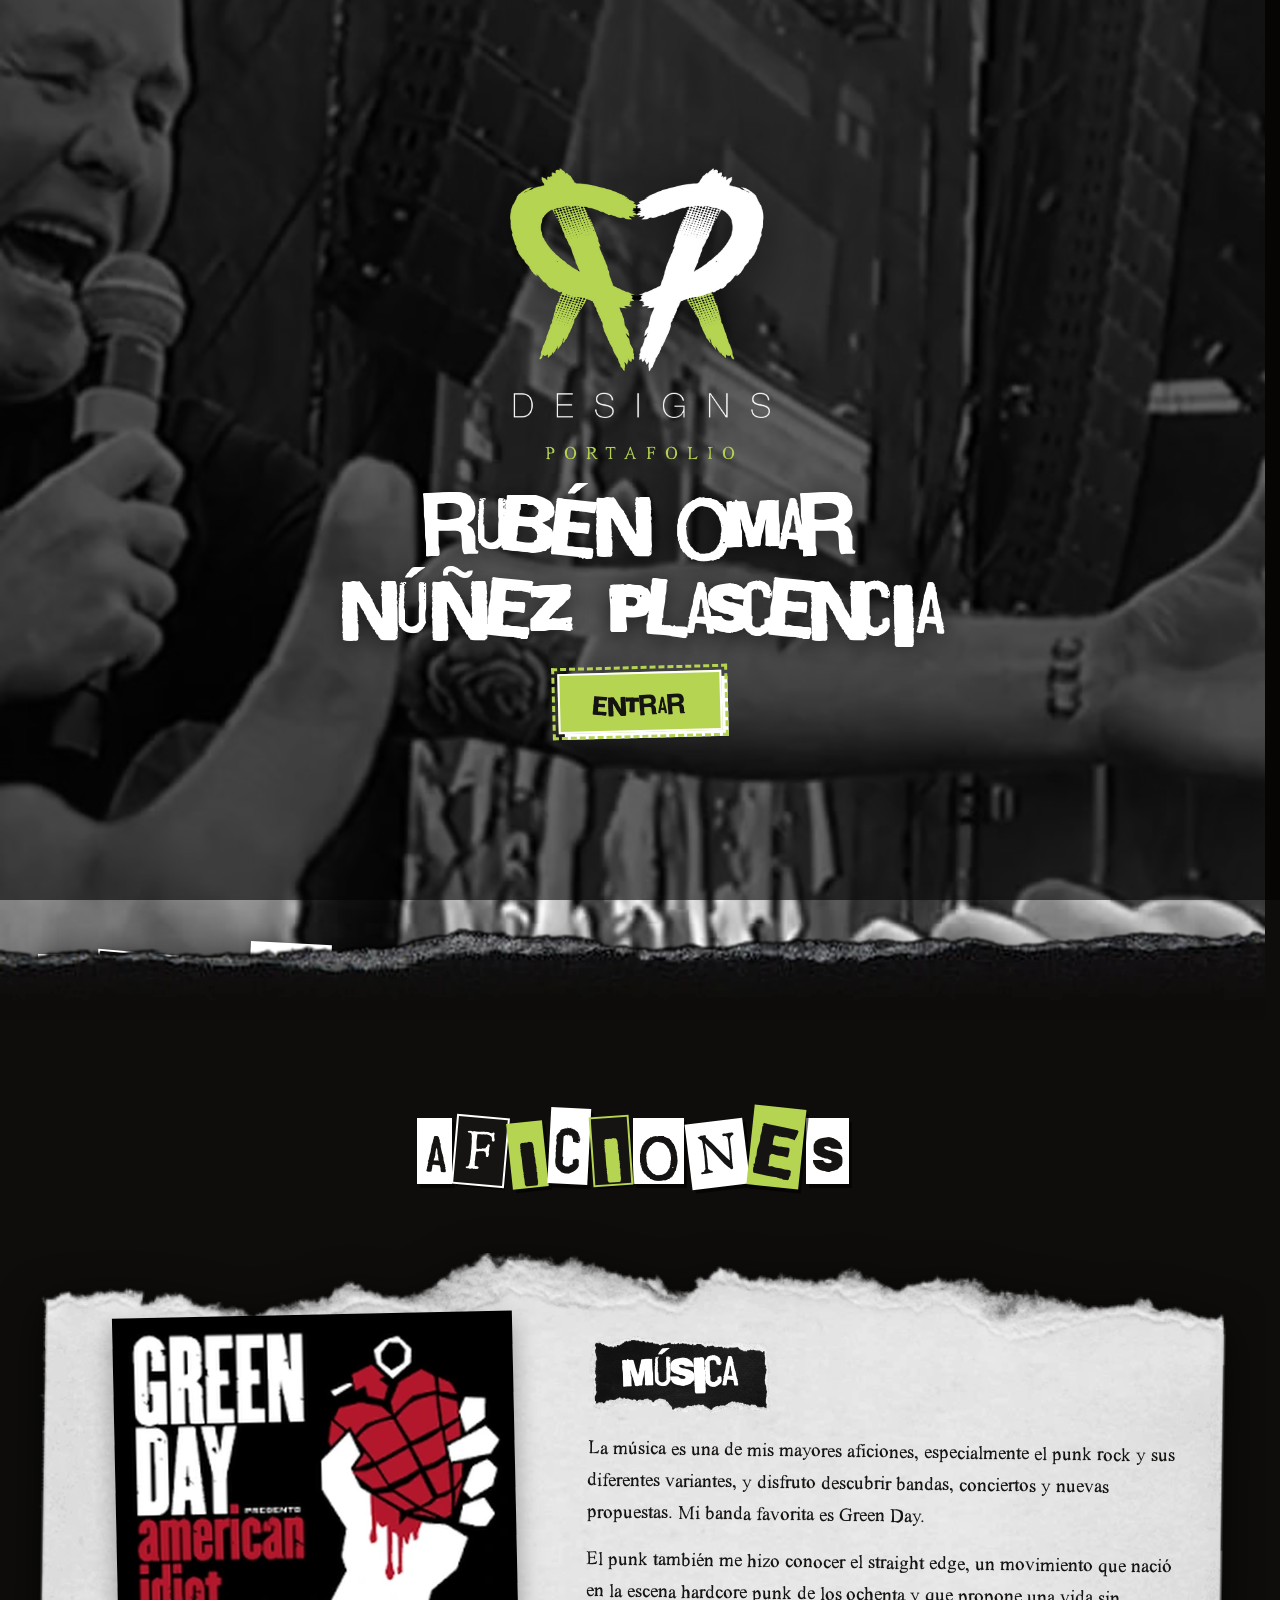
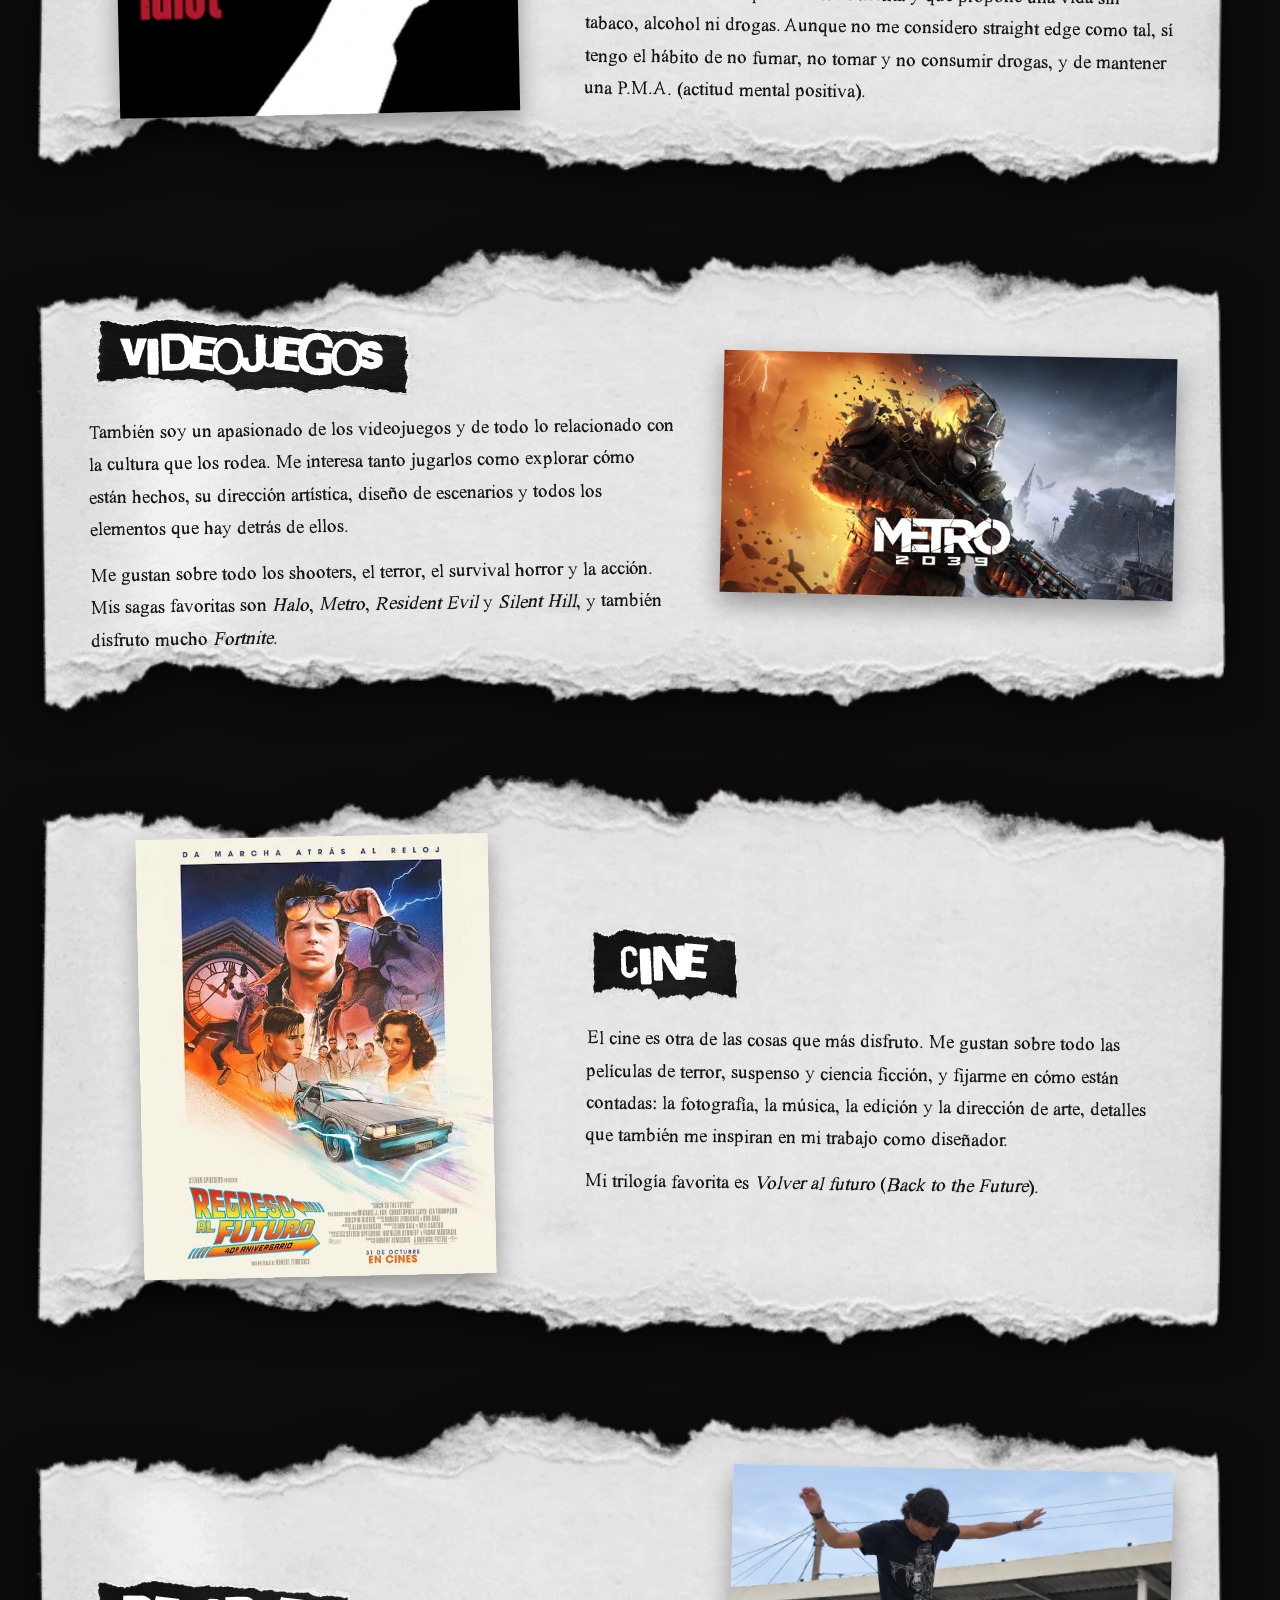
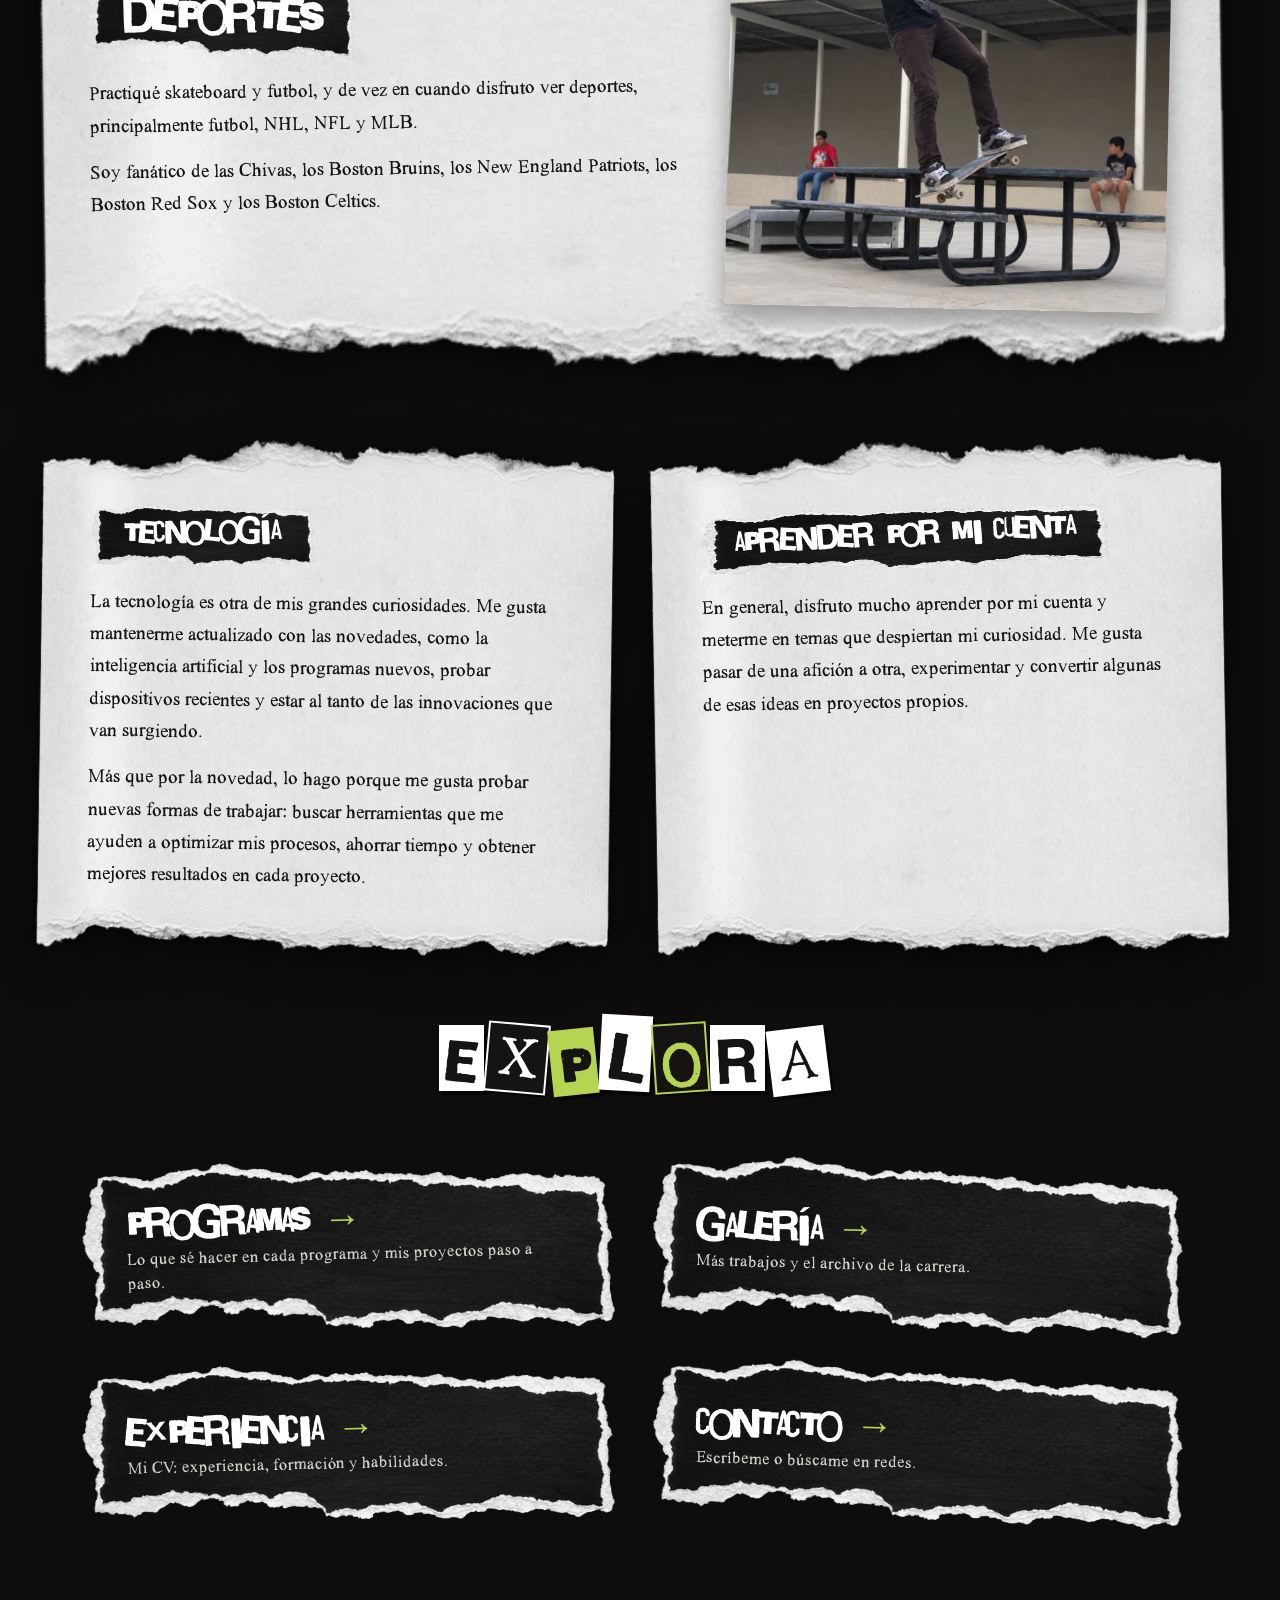
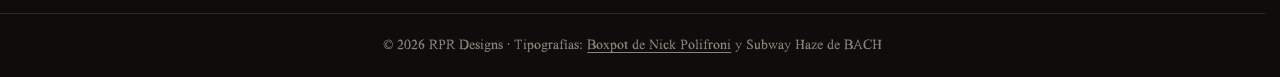
==== commit 7bf612d0: "Add files via upload" ====
--- a/index.html
+++ b/index.html
@@ -10,7 +10,7 @@
 <link rel="preload" href="fonts/boxpot1.ttf" as="font" type="font/ttf" crossorigin>
 <link rel="preload" href="fonts/Subway_Haze_1.1.ttf" as="font" type="font/ttf" crossorigin>
 <link rel="stylesheet" href="style.css?v=20261011c">
-<link rel="stylesheet" href="inicio.css?v=20261011t">
+<link rel="stylesheet" href="inicio.css?v=20261011v">
 <!-- Bienvenida (ver intro.js): sale al entrar directo al sitio y al recargar; se salta al llegar desde otra página del portafolio o con atrás/adelante -->
 <script>try{var r=document.referrer,n=performance.getEntriesByType('navigation')[0],t=n?n.type:'navigate';if(t==='reload'||(t==='navigate'&&(!r||new URL(r).origin!==location.origin||location.protocol==='file:')))document.documentElement.classList.add('intro')}catch(e){document.documentElement.classList.add('intro')}</script>
 </head>
@@ -40,8 +40,9 @@
     <div class="hoja yo-sobre">
       <figure class="foto yo-foto"><img src="media/romar-warpedtour.jpeg?v=20261011" alt="Yo en el Warped Tour, Ciudad de México"><figcaption>Warped Tour, CDMX</figcaption></figure>
       <div class="texto yo-intro">
-      <p class="lead">Me considero una persona curiosa, creativa e independiente. Me gusta aprender, entender cómo funcionan las cosas y no quedarme con la primera respuesta cuando algo realmente me interesa. Se me facilita aprender por mi cuenta; soy bastante autodidacta y disfruto investigar, experimentar y aprender haciendo.</p>
-      <p>Me interesan mucho el diseño, la música, los videojuegos y la tecnología, pero también me gusta crear mis propios proyectos y explorar cosas nuevas. Soy bastante directo y tengo gustos muy definidos; cuando algo no me convence, prefiero seguir buscando hasta encontrar algo que realmente me guste. También me gusta mejorar constantemente y aprender nuevas habilidades, aunque a veces puedo ser demasiado detallista o darle muchas vueltas a las cosas.</p>
+      <p class="lead">Me considero una persona curiosa, independiente y con una forma de ser bastante directa. Me gusta entender las cosas a fondo, cuestionar lo que no me convence y buscar mis propias respuestas. Cuando algo despierta mi interés, puedo pasar horas investigando y aprendiendo hasta sentir que realmente lo comprendo.</p>
+      <p>Soy autodidacta y se me facilita adquirir nuevas habilidades por mi cuenta. Disfruto experimentar, resolver problemas y encontrar diferentes maneras de hacer las cosas. Me gusta tener mis propios proyectos, explorar nuevas ideas y seguir aprendiendo, incluso fuera de aquello a lo que me dedico profesionalmente.</p>
+      <p>Tengo gustos muy definidos, valoro la autenticidad y prefiero hacer las cosas a mi manera, sin dejar de estar abierto a nuevas perspectivas. A veces puedo ser demasiado detallista o darle muchas vueltas a algo, pero también es parte de mi interés por entender las cosas y encontrar una solución que realmente me convenza.</p>
       </div>
     </div>
   </header>
--- a/inicio.css
+++ b/inicio.css
@@ -345,7 +345,7 @@
 .yo-row:nth-of-type(even) .foto{order:2;transform:rotate(2deg)}
 /* títulos de cada afición sobre un pedazo de papel negro rasgado (media/papel-roto.webp) */
 .yo-row h3{display:inline-block;font-size:clamp(32px,3.6vw,46px);margin:0 0 18px;text-transform:uppercase;
-  background:url("media/papel-roto.webp") center/100% 100% no-repeat;color:var(--paper);padding:18px 34px 16px;transform:rotate(-2deg)}
+  background:url("media/papel-roto.webp") center/100% 100% no-repeat;color:var(--paper);padding:10px 34px 24px;line-height:1;transform:rotate(-2deg)} /* Boxpot se asienta bajo: más aire abajo que arriba para que el texto quede centrado en el papel */
 .yo-row:nth-of-type(even) h3{transform:rotate(1.5deg)}
 .yo-row p{margin:0;font-size:19px;line-height:1.7}
 .yo-row p+p{margin-top:14px}
@@ -358,6 +358,9 @@
 .yo-duo{display:grid;grid-template-columns:repeat(2,minmax(0,1fr));gap:clamp(24px,3vw,44px);align-items:stretch}
 .yo-row .hoja.solo{grid-template-columns:1fr;align-items:start;transform:rotate(.8deg)}
 .yo-row .hoja.solo+.hoja.solo{transform:rotate(-1deg)}
+/* columnas más angostas: títulos un poco más chicos para que "Aprender por mi cuenta" quepa en un renglón */
+.yo-duo h3{font-size:clamp(26px,2.4vw,34px);white-space:nowrap}
+@media (max-width:520px){.yo-duo h3{white-space:normal;text-wrap:balance}} /* en celular sí baja a 2 renglones, repartidos parejo */
 @media (max-width:900px){.yo-duo{grid-template-columns:1fr;gap:48px}}
 
 .yo-go{display:flex;flex-wrap:wrap;gap:12px;margin-top:24px!important}
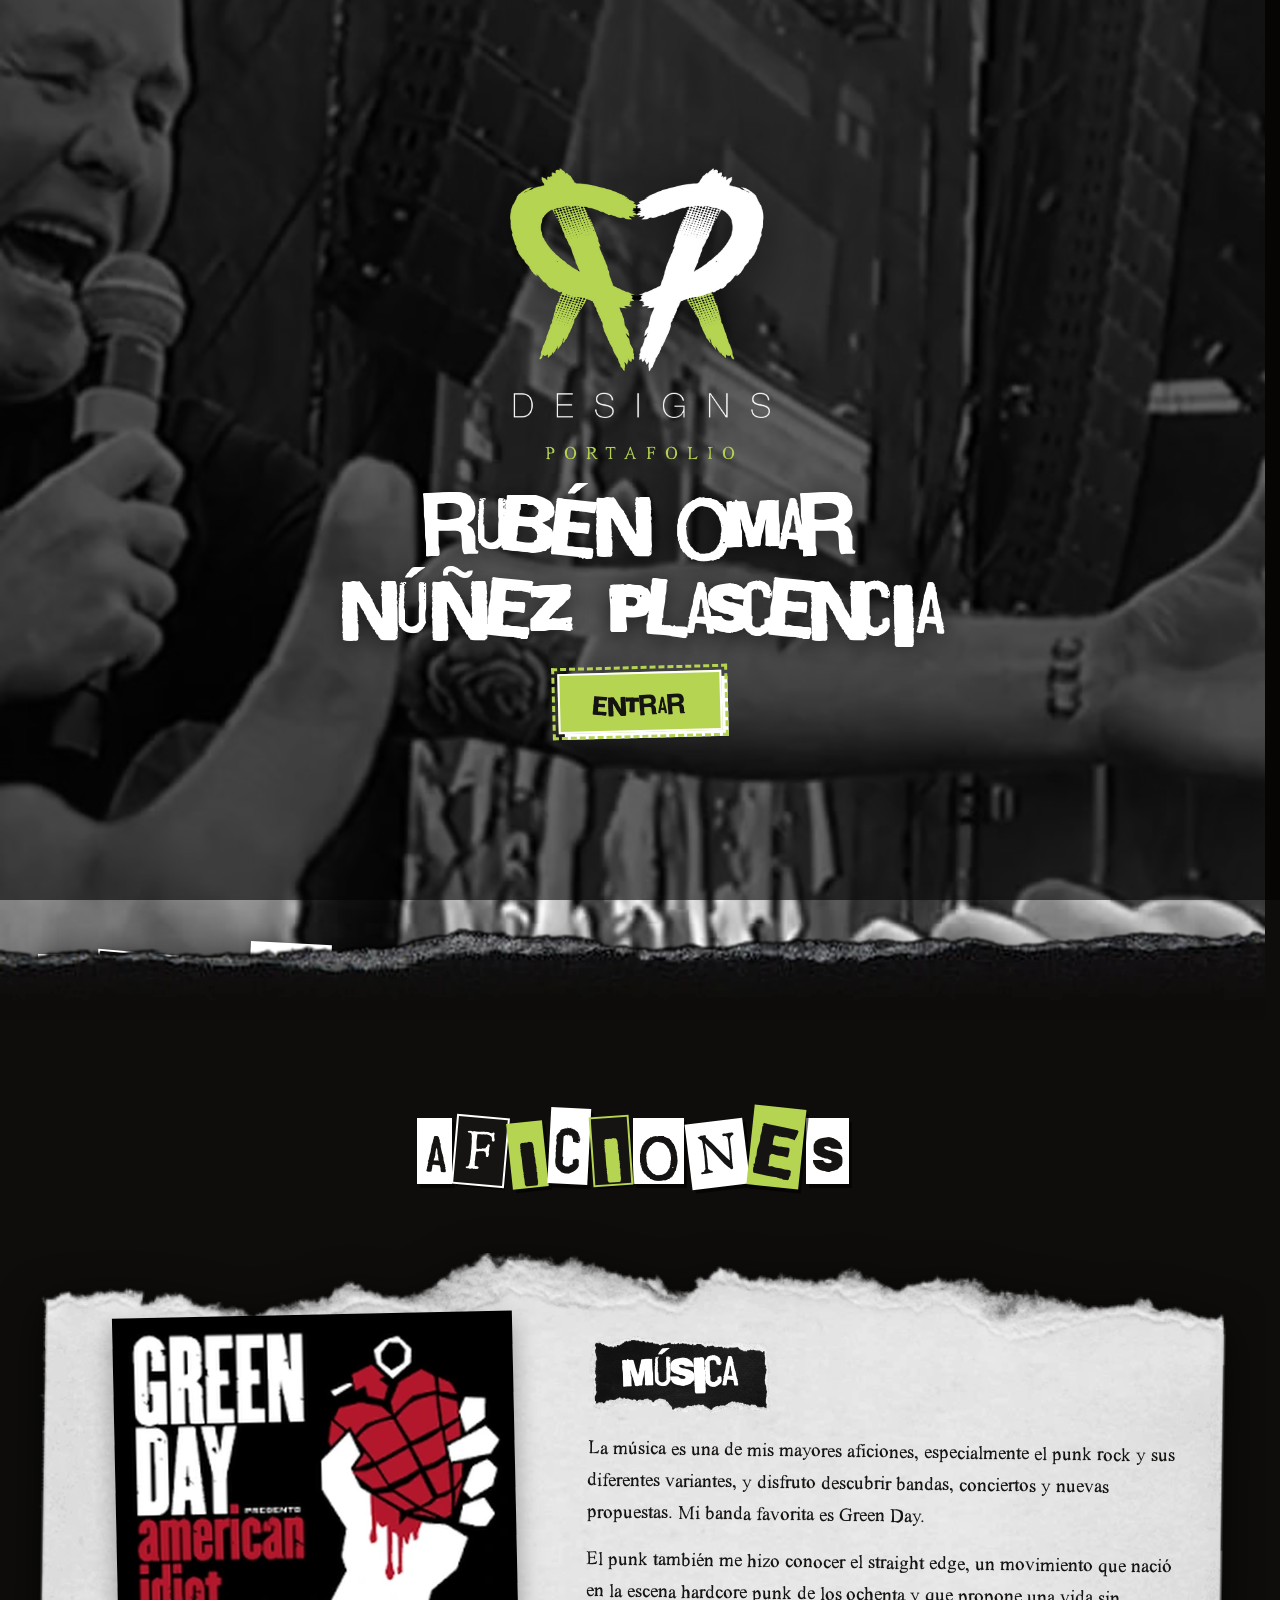
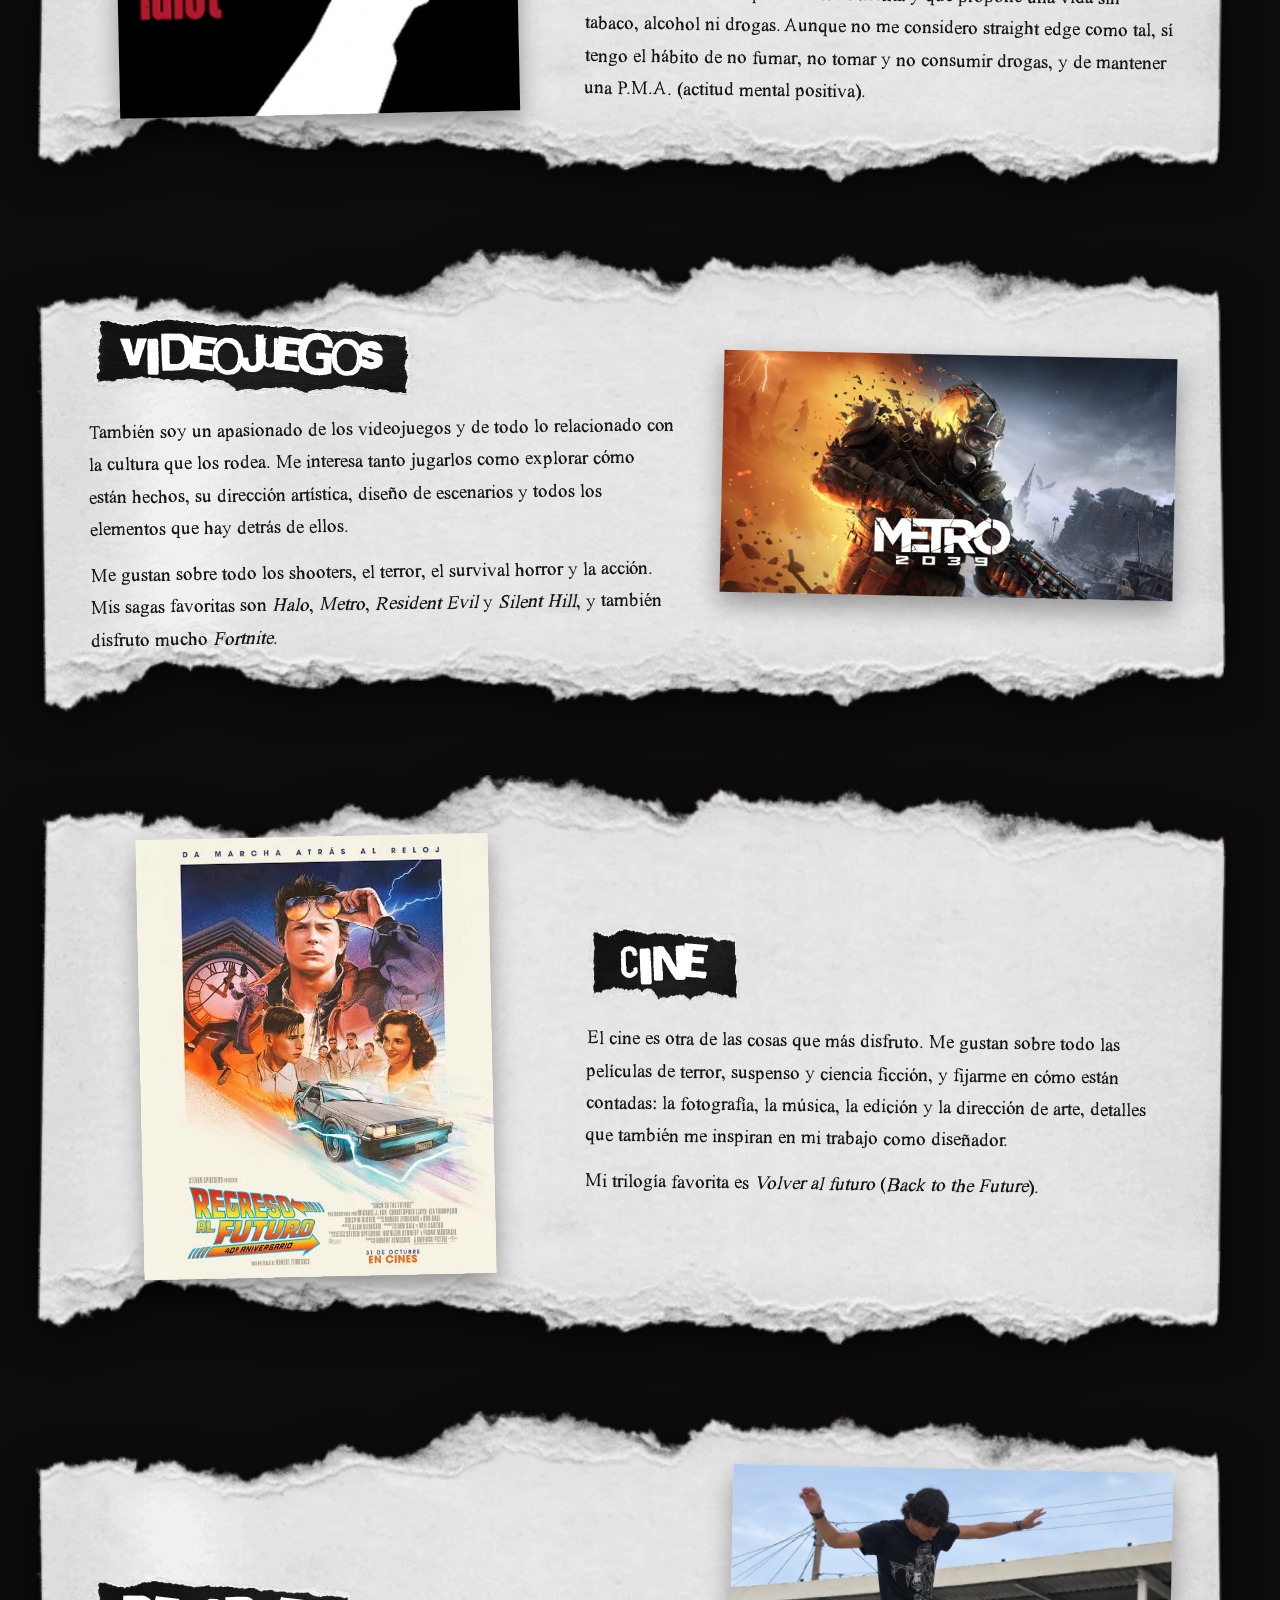
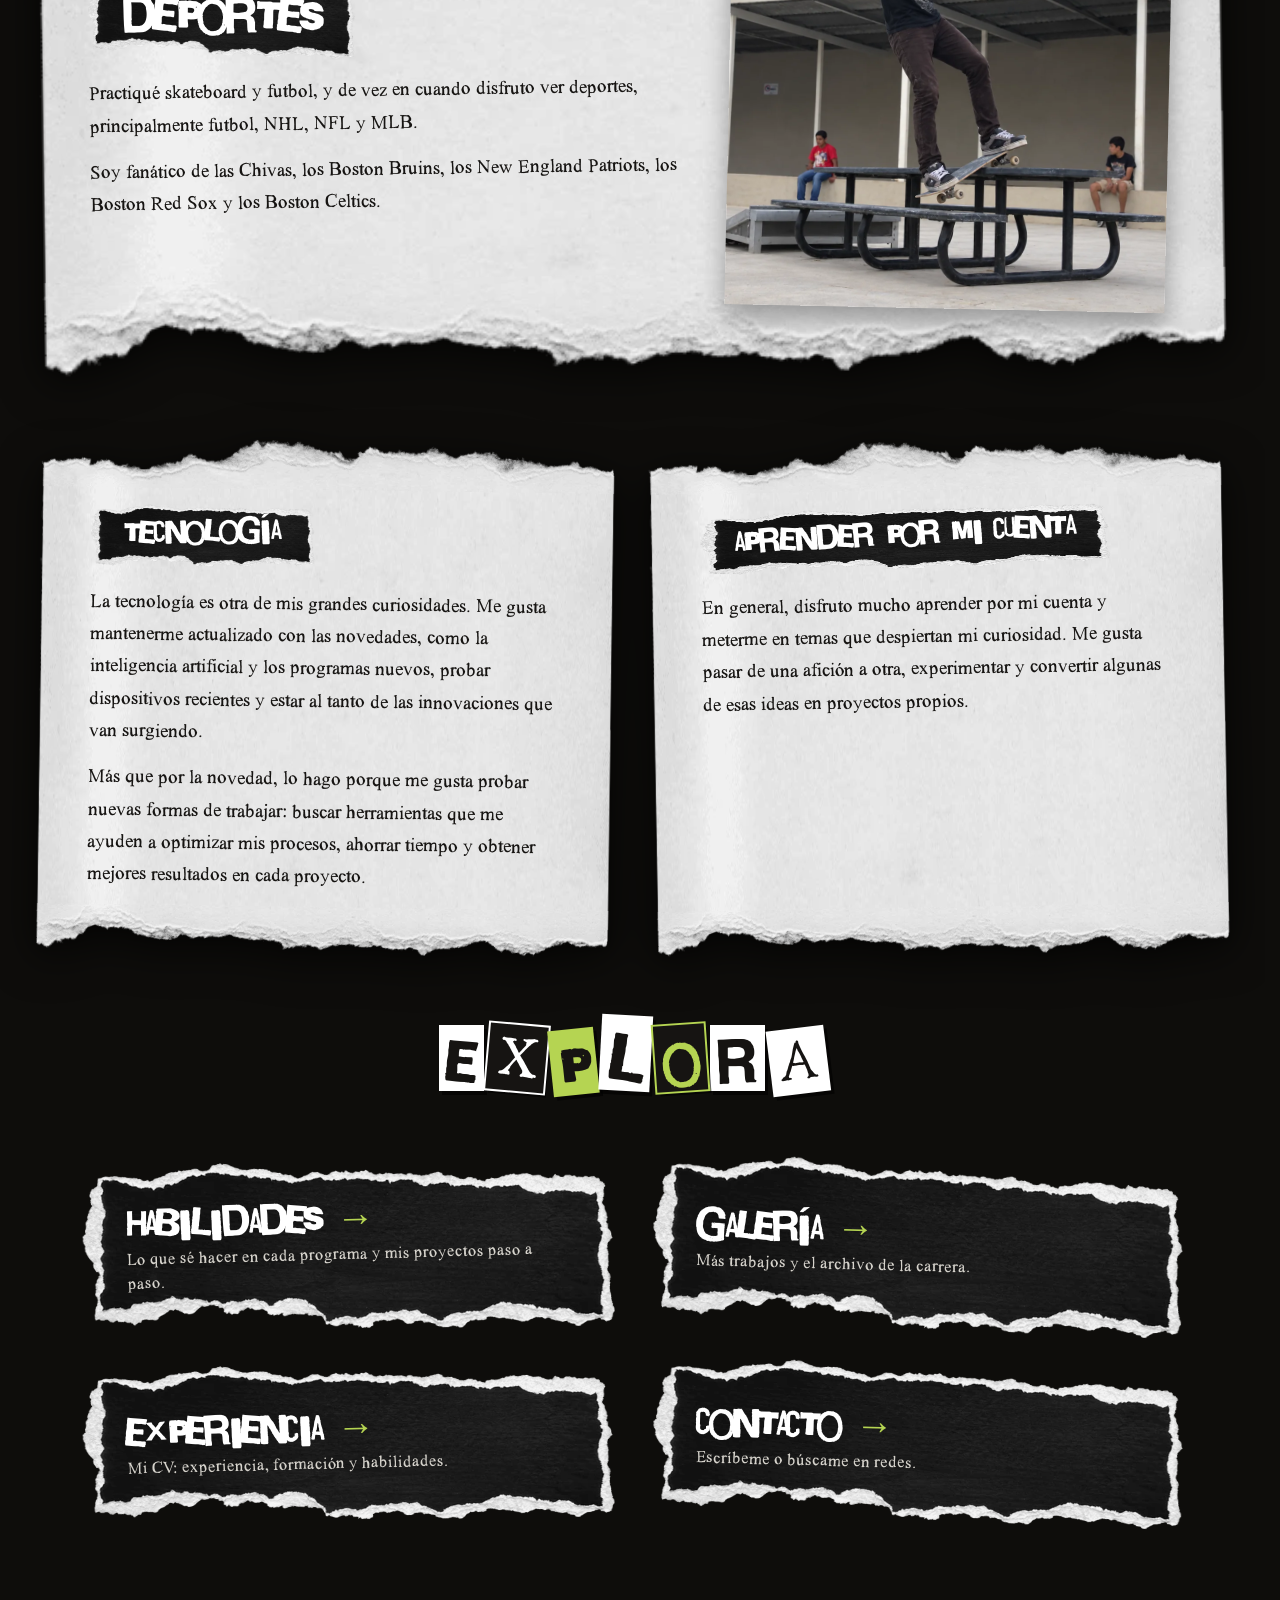
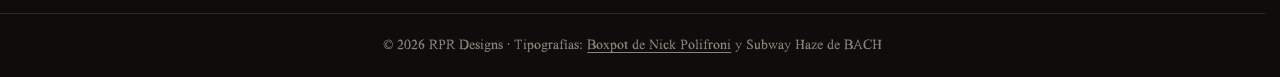
==== commit f301120e: "Add files via upload" ====
--- a/index.html
+++ b/index.html
@@ -9,8 +9,8 @@
 <!-- fuentes propias (fonts/): se piden desde el inicio para que no tarden -->
 <link rel="preload" href="fonts/boxpot1.ttf" as="font" type="font/ttf" crossorigin>
 <link rel="preload" href="fonts/Subway_Haze_1.1.ttf" as="font" type="font/ttf" crossorigin>
-<link rel="stylesheet" href="style.css?v=20261011c">
-<link rel="stylesheet" href="inicio.css?v=20261011v">
+<link rel="stylesheet" href="style.css?v=20261011e">
+<link rel="stylesheet" href="inicio.css?v=20261011y">
 <!-- Bienvenida (ver intro.js): sale al entrar directo al sitio y al recargar; se salta al llegar desde otra página del portafolio o con atrás/adelante -->
 <script>try{var r=document.referrer,n=performance.getEntriesByType('navigation')[0],t=n?n.type:'navigate';if(t==='reload'||(t==='navigate'&&(!r||new URL(r).origin!==location.origin||location.protocol==='file:')))document.documentElement.classList.add('intro')}catch(e){document.documentElement.classList.add('intro')}</script>
 </head>
@@ -27,7 +27,7 @@
     </div>
   </div>
 </div>
-<nav><div class="wrap"><a class="me" href="index.html"><img src="media/rpr-designs-sm.png?v=2" alt="RPR Designs" width="40" height="38"></a><button class="menu-btn" type="button" aria-expanded="false" aria-controls="menu" aria-label="Abrir menú"><span></span><span></span><span></span></button><div class="menu" id="menu"><a href="index.html" aria-current="page">Inicio</a><a href="programas.html">Programas</a><a href="galeria.html">Galería</a><a href="experiencia.html">Experiencia</a><a href="contacto.html">Contacto</a></div></div></nav>
+<nav><div class="wrap"><a class="me" href="index.html"><img src="media/rpr-designs-sm.png?v=2" alt="RPR Designs" width="40" height="38"></a><button class="menu-btn" type="button" aria-expanded="false" aria-controls="menu" aria-label="Abrir menú"><span></span><span></span><span></span></button><div class="menu" id="menu"><a href="index.html" aria-current="page">Inicio</a><a href="programas.html">Habilidades</a><a href="galeria.html">Galería</a><a href="experiencia.html">Experiencia</a><a href="contacto.html">Contacto</a></div></div></nav>
 
 <!-- Portada: el video (original a color, en loop sin sonido) ocupa la pantalla con Sobre mí encima.
      Al bajar, el resto del contenido va sobre el fondo negro. -->
@@ -84,7 +84,7 @@
   <section class="yo-fin">
     <h2 class="ransom yo-sep" aria-label="Explora"><span>E</span><span>X</span><span>P</span><span>L</span><span>O</span><span>R</span><span>A</span></h2>
     <div class="yo-pags">
-      <a href="programas.html"><b>Programas</b><span>Lo que sé hacer en cada programa y mis proyectos paso a paso.</span></a>
+      <a href="programas.html"><b>Habilidades</b><span>Lo que sé hacer en cada programa y mis proyectos paso a paso.</span></a>
       <a href="galeria.html"><b>Galería</b><span>Más trabajos y el archivo de la carrera.</span></a>
       <a href="experiencia.html"><b>Experiencia</b><span>Mi CV: experiencia, formación y habilidades.</span></a>
       <a href="contacto.html"><b>Contacto</b><span>Escríbeme o búscame en redes.</span></a>
--- a/style.css
+++ b/style.css
@@ -104,7 +104,11 @@
 /* correo: la letra se ajusta al ancho de la pantalla para que quepa en un solo renglón */
 .big{display:inline-block;font:400 clamp(18px,5vw,54px)/1 "Rubik Dirt",sans-serif;text-decoration:none;background:var(--acid);color:#0B0B0B;padding:12px 18px;transform:rotate(-1deg);overflow-wrap:anywhere}
 @media (hover:hover){.big:hover{background:var(--ink)}}
-.grunge nav a{font-family:"Boxpot","Impact",sans-serif;font-size:19px;letter-spacing:.02em} /* botones del menú de Contacto en Boxpot */
+.grunge nav a{font-family:"Boxpot","Impact",sans-serif;font-size:19px;letter-spacing:.14em} /* botones del menú de Contacto en Boxpot, con aire entre letras */
+/* menú en escritorio (todas las páginas): los botones se reparten a lo ancho de la barra, después del logo; cada página conserva su letra y colores */
+@media (min-width:721px){
+  nav .menu{flex:1;justify-content:space-between;margin-left:clamp(40px,8vw,140px)}
+}
 .links{display:flex;flex-wrap:wrap;gap:18px;margin-top:26px}
 
 @media (max-width:720px){.about{grid-template-columns:1fr}.torn{padding:26px 20px}
--- a/inicio.css
+++ b/inicio.css
@@ -83,6 +83,10 @@
 .side .credit{margin:0;font-size:12px;color:#B9B9C2;max-width:34ch}
 .side .credit[hidden],.slink[hidden]{display:none}
 .slink{color:var(--w);font:700 14px/1.3 "Barlow Condensed",sans-serif;text-transform:uppercase;letter-spacing:.06em;text-decoration:underline;text-decoration-color:var(--c);text-underline-offset:4px}
+/* enlace de la muestra (link en FIGHTERS, ej. InDesign → modelo animado en 3D): botón con el color del programa */
+.select .side .slink.sbtn:not([hidden]),.select.light .side .slink.sbtn:not([hidden]){display:inline-block;background:var(--c);color:#000;text-decoration:none;text-shadow:none;
+  padding:10px 14px;font:800 15px/1 "Barlow Condensed",sans-serif;letter-spacing:.06em;box-shadow:0 6px 20px rgba(0,0,0,.45);transition:background .15s}
+@media (hover:hover){.select .side .slink.sbtn:hover{background:var(--w)}}
 
 /* ficha (como el panel de estadísticas del juego) */
 .card{flex:none;transition:opacity .3s;
@@ -95,6 +99,7 @@
 .level{display:flex;align-items:center;gap:8px;padding:7px 9px;border-bottom:1px solid rgba(255,255,255,.14)}
 .lv-t,.lv-n{font:800 12px/1 "Barlow Condensed",sans-serif;text-transform:uppercase;letter-spacing:.06em}
 .lv-t{color:#C2C2CA}.lv-n{color:var(--c)}
+.level[hidden]{display:none} /* Código, IA y WordPress van sin nivel */
 .lv-bar{flex:1;display:flex;gap:2px}
 .lv-bar i{flex:1;height:9px;background:rgba(255,255,255,.14);transform:skewX(-18deg)}
 .lv-bar i.on{background:var(--c);box-shadow:0 0 6px var(--c)}
@@ -265,7 +270,7 @@
   --f-tit:"Boxpot","Impact",sans-serif;--f-txt:"Subway Haze",Georgia,"Times New Roman",serif;
   background:var(--bg);color:var(--paper);overflow-x:hidden;font-family:var(--f-txt)}
 .zine :is(h1,h2,h3),.zine nav a.me{font-family:var(--f-tit)}
-.zine nav a{font-family:var(--f-tit);font-size:19px;letter-spacing:.02em} /* botones del menú en Boxpot (como Contacto) */
+.zine nav a{font-family:var(--f-tit);font-size:19px;letter-spacing:.14em} /* botones del menú en Boxpot (como Contacto), con aire entre letras */
 /* PORTADA: el video (original a color, sin textura ni filtros) llena la pantalla bajo el menú, como una diapositiva
    de presentación, con Sobre mí encima. Al bajar, el resto del contenido queda sobre el fondo negro del body. */
 .yo-hero{position:relative;overflow:hidden;display:flex;align-items:center;
